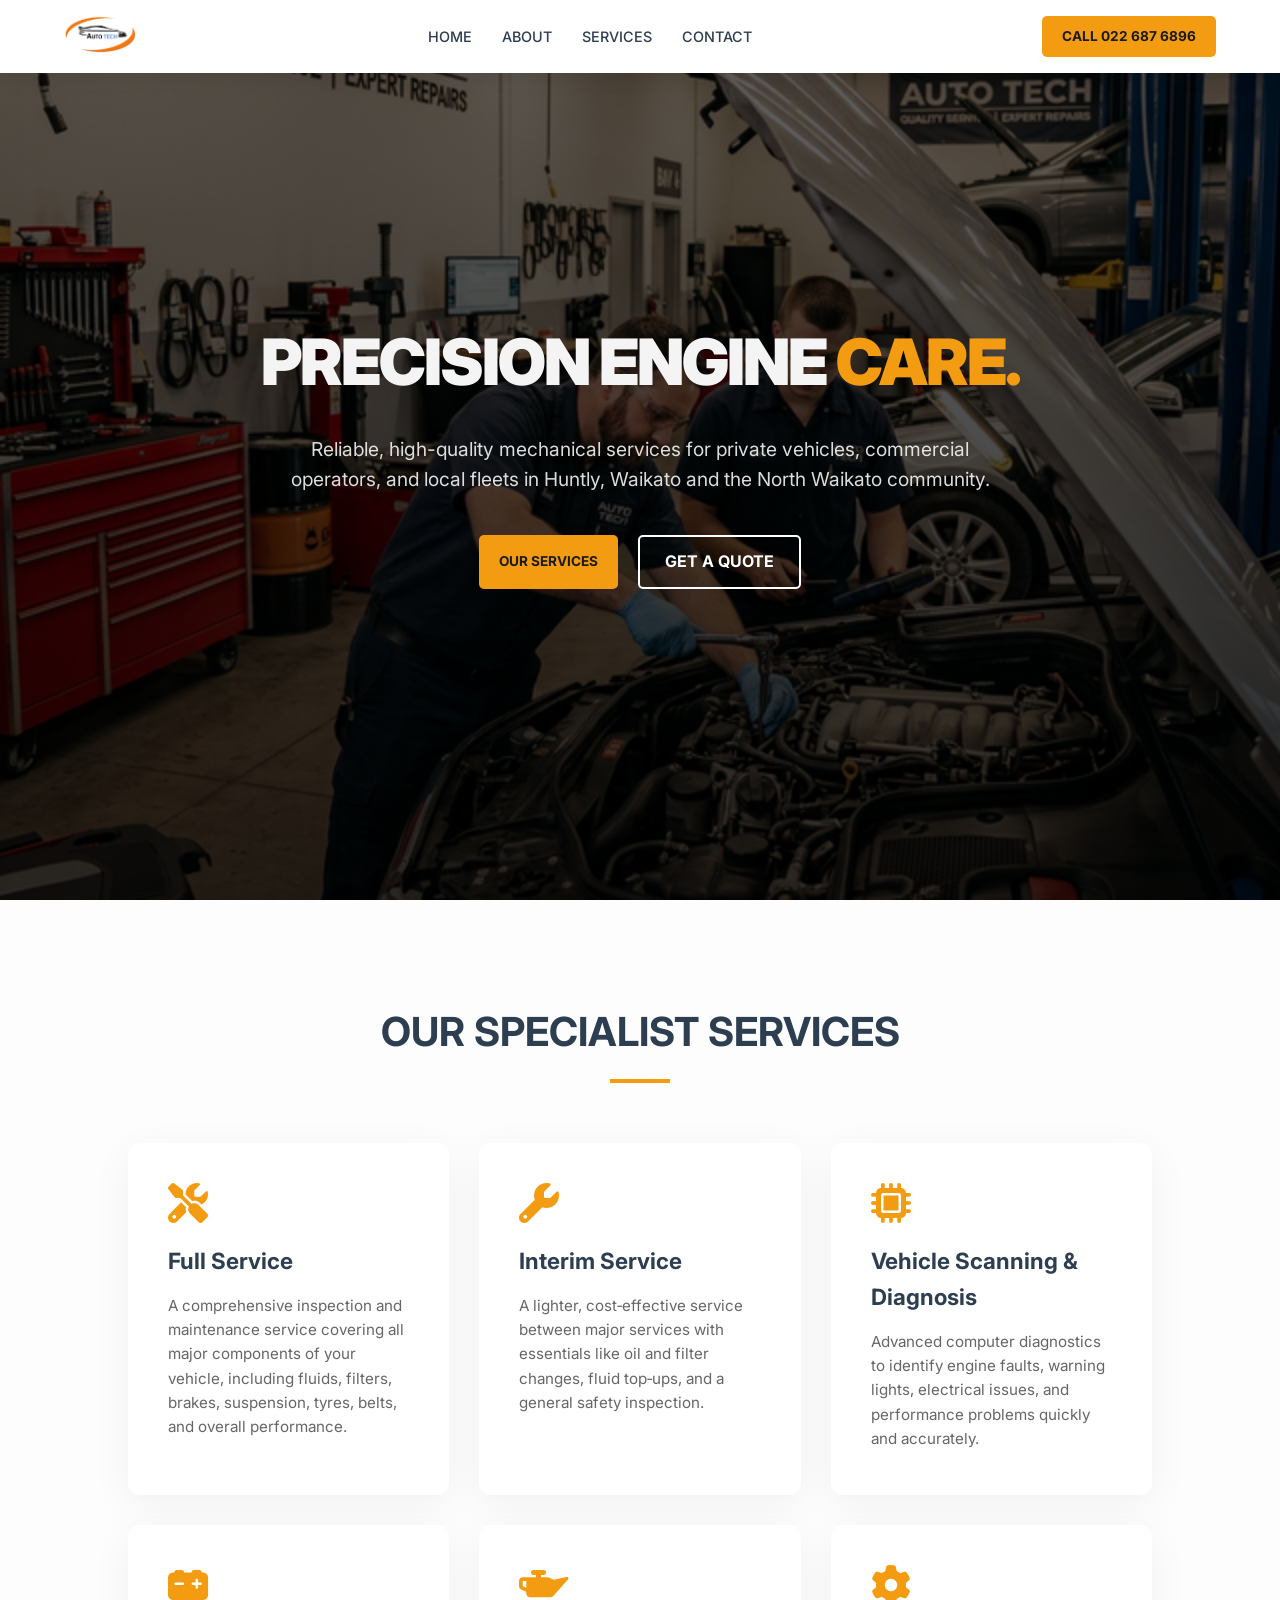
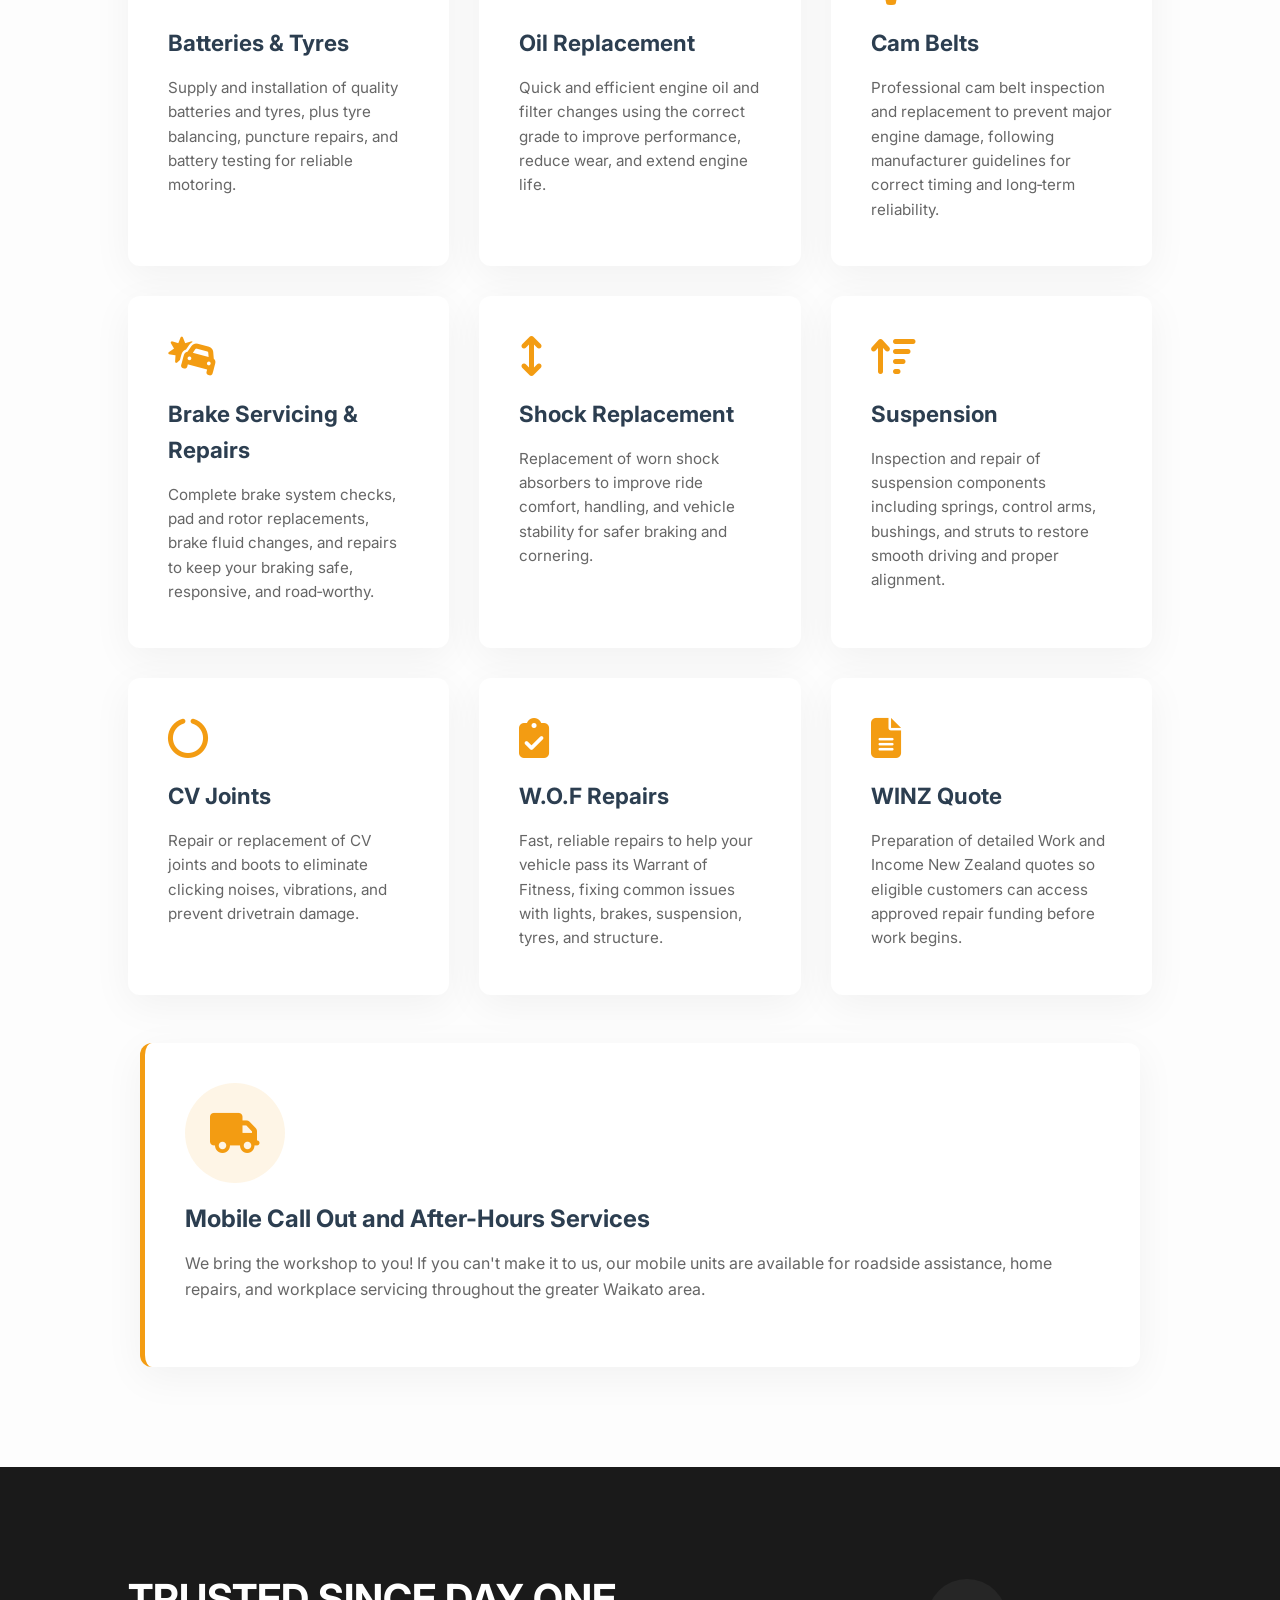
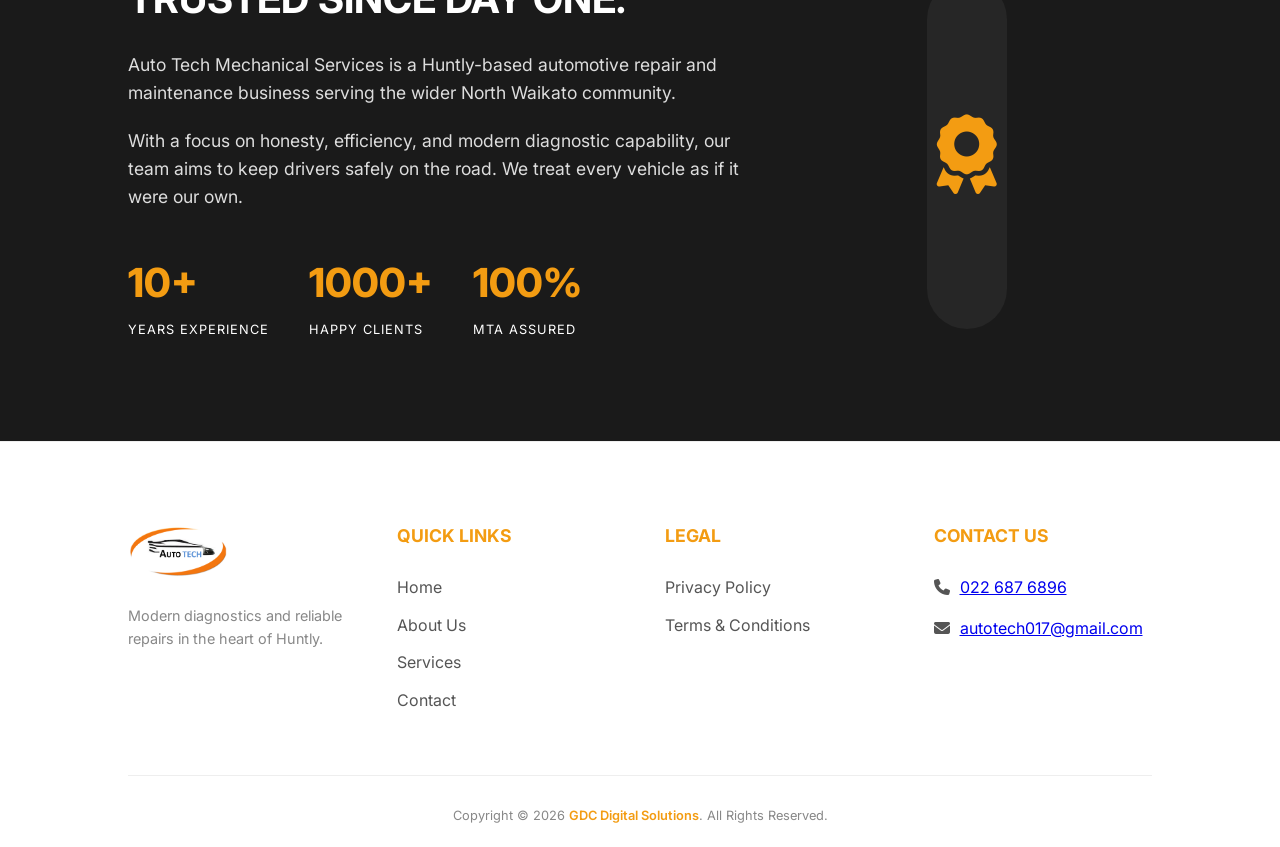
==== index.html @ d4a62b3a "Update index.html" ====
<!DOCTYPE html>
<html lang="en">

  <head>
  <meta charset="UTF-8">
  <meta name="viewport" content="width=device-width, initial-scale=1.0">
  <title>Auto Mechanic in Huntly | Car Repair & Service | Auto Tech Mechanical Services NZ</title>
  <meta name="description"
    content="Looking for a trusted auto mechanic in Huntly? Auto Tech Mechanical Services offers car repairs, servicing, diagnostics, and maintenance across Waikato. Book your service today.">
  <link rel="icon" type="image/png" href="assets/img/logo.png">
  <link rel="apple-touch-icon" href="assets/img/logo.png">
  <link rel="stylesheet" href="assets/css/styles.css">
  <link rel="stylesheet" href="https://cdnjs.cloudflare.com/ajax/libs/font-awesome/6.4.0/css/all.min.css">
  <link href="https://fonts.googleapis.com/css2?family=Inter:wght@400;500;700;800;900&display=swap" rel="stylesheet">
</head>

  <body>
  <h1 class="visually-hidden">Trusted Auto Mechanic in Huntly for Car Repair & Servicing</h1>
  <header>
    <div class="logo">
      <a href="index.html#hero">
        <img src="assets/img/logo-white.png" alt="Auto Tech Logo" class="header-logo">
      </a>
    </div>
    <nav>
      <ul class="nav-links">
        <li><a href="#hero">Home</a></li>
        <li><a href="pages/about.html">About</a></li>
        <li><a href="pages/services.html">Services</a></li>
        <li><a href="pages/contact.html">Contact</a></li>
      </ul>
    </nav>
    <div class="header-right">
      <a href="tel:0226876896" class="cta-button">Call 022 687 6896</a>
      <div class="menu-toggle" id="mobile-menu">
        <i class="fas fa-bars"></i>
      </div>
    </div>
  </header>

  <section id="hero">
    <h1>Precision Engine <span>Care.</span></h1>
    <p>Reliable, high-quality mechanical services for private vehicles, commercial operators, and local fleets in Huntly,
      Waikato and the North Waikato community.</p>
    <div class="hero-btns">
      <a href="pages/services.html" class="cta-button">Our Services</a>
      <a href="pages/contact.html" class="secondary-btn">Get A Quote</a>
  </section>

  <section id="services">
    <div class="section-header">
      <h2>Our Specialist Services</h2>
      <div class="underline"></div>
    </div>
    <div class="services-grid">
      <div class="service-card">
        <i class="fas fa-tools"></i>
        <h3>Full Service</h3>
        <p>A comprehensive inspection and maintenance service covering all major components of your vehicle, including
          fluids, filters, brakes, suspension, tyres, belts, and overall performance.</p>
      </div>
      <div class="service-card">
        <i class="fas fa-wrench"></i>
        <h3>Interim Service</h3>
        <p>A lighter, cost‑effective service between major services with essentials like oil and filter changes, fluid
          top‑ups, and a general safety inspection.</p>
      </div>
      <div class="service-card">
        <i class="fas fa-microchip"></i>
        <h3>Vehicle Scanning &amp; Diagnosis</h3>
        <p>Advanced computer diagnostics to identify engine faults, warning lights, electrical issues, and performance
          problems quickly and accurately.</p>
      </div>
      <div class="service-card">
        <i class="fas fa-car-battery"></i>
        <h3>Batteries &amp; Tyres</h3>
        <p>Supply and installation of quality batteries and tyres, plus tyre balancing, puncture repairs, and battery
          testing for reliable motoring.</p>
      </div>
      <div class="service-card">
        <i class="fas fa-oil-can"></i>
        <h3>Oil Replacement</h3>
        <p>Quick and efficient engine oil and filter changes using the correct grade to improve performance, reduce
          wear, and extend engine life.</p>
      </div>
      <div class="service-card">
        <i class="fas fa-cog"></i>
        <h3>Cam Belts</h3>
        <p>Professional cam belt inspection and replacement to prevent major engine damage, following manufacturer
          guidelines for correct timing and long‑term reliability.</p>
      </div>
      <div class="service-card">
        <i class="fas fa-car-crash"></i>
        <h3>Brake Servicing &amp; Repairs</h3>
        <p>Complete brake system checks, pad and rotor replacements, brake fluid changes, and repairs to keep your
          braking safe, responsive, and road‑worthy.</p>
      </div>
      <div class="service-card">
        <i class="fas fa-arrows-up-down"></i>
        <h3>Shock Replacement</h3>
        <p>Replacement of worn shock absorbers to improve ride comfort, handling, and vehicle stability for safer
          braking and cornering.</p>
      </div>
      <div class="service-card">
        <i class="fas fa-arrow-up-wide-short"></i>
        <h3>Suspension</h3>
        <p>Inspection and repair of suspension components including springs, control arms, bushings, and struts to
          restore smooth driving and proper alignment.</p>
      </div>
      <div class="service-card">
        <i class="fas fa-circle-notch"></i>
        <h3>CV Joints</h3>
        <p>Repair or replacement of CV joints and boots to eliminate clicking noises, vibrations, and prevent
          drivetrain damage.</p>
      </div>
      <div class="service-card">
        <i class="fas fa-clipboard-check"></i>
        <h3>W.O.F Repairs</h3>
        <p>Fast, reliable repairs to help your vehicle pass its Warrant of Fitness, fixing common issues with lights,
          brakes, suspension, tyres, and structure.</p>
      </div>
      <div class="service-card">
        <i class="fas fa-file-alt"></i>
        <h3>WINZ Quote</h3>
        <p>Preparation of detailed Work and Income New Zealand quotes so eligible customers can access approved repair
          funding before work begins.</p>
      </div>
    </div>
    <div class="mobile-callout-section" id="mobile-callout">
      <div class="mobile-callout-inner">
        <div class="mobile-callout-icon" aria-hidden="true">
          <i class="fas fa-truck"></i>
        </div>
        <h3>Mobile Call Out and After-Hours Services</h3>
        <p>We bring the workshop to you! If you can&apos;t make it to us, our mobile units are available for roadside
          assistance, home repairs, and workplace servicing throughout the greater Waikato area.</p>
      </div>
    </div>
  </section>

  <section id="about" class="section section-alt index-about-section"
    style="display: flex; align-items: center; justify-content: space-between; gap: 40px; padding: 100px 10%; background: #1a1a1a;">
    <div class="about-copy index-about-copy" style="max-width: 60%;">
      <h2 class="about-heading" style="font-size: 2.5rem; text-transform: uppercase; color: #fff; margin-bottom: 20px;">
        TRUSTED SINCE DAY ONE.</h2>
      <p class="about-intro" style="font-size: 1.1rem; color: #ddd; margin-bottom: 20px;">
        Auto Tech Mechanical Services is a Huntly-based automotive repair and maintenance
        business serving the wider North Waikato community.
      </p>
      <p style="font-size: 1.1rem; color: #ddd; margin-bottom: 20px;">
        With a focus on honesty, efficiency, and modern diagnostic capability, our team aims to keep
        drivers safely on the road. We treat every vehicle as if it were our own.
      </p>
      <div class="about-stats" style="display: flex; gap: 40px; margin-top: 40px;">
        <div class="about-stat" style="display: flex; flex-direction: column;">
          <span class="about-stat-value stat-number" style="font-size: 2.5rem; font-weight: 800; color: #f39c12;"
            data-target="10" data-suffix="+">10+</span>
          <span class="about-stat-label"
            style="font-size: 0.8rem; text-transform: uppercase; color: #fff; letter-spacing: 1px; margin-top: 5px;">YEARS EXPERIENCE</span>
        </div>
        <div class="about-stat" style="display: flex; flex-direction: column;">
          <span class="about-stat-value stat-number" style="font-size: 2.5rem; font-weight: 800; color: #f39c12;"
            data-target="1000" data-suffix="+">1000+</span>
          <span class="about-stat-label"
            style="font-size: 0.8rem; text-transform: uppercase; color: #fff; letter-spacing: 1px; margin-top: 5px;">Happy
            Clients</span>
        </div>
        <div class="about-stat" style="display: flex; flex-direction: column;">
          <span class="about-stat-value stat-number" style="font-size: 2.5rem; font-weight: 800; color: #f39c12;"
            data-target="100" data-suffix="%">100%</span>
          <span class="about-stat-label"
            style="font-size: 0.8rem; text-transform: uppercase; color: #fff; letter-spacing: 1px; margin-top: 5px;">MTA
            Assured</span>
        </div>
      </div>
    </div>
    <div class="about-badge index-about-badge" style="flex: 1; display: flex; justify-content: center;">
      <div class="about-badge-track"
        style="width: 80px; height: 350px; background: rgba(255, 255, 255, 0.05); border-radius: 40px; display: flex; align-items: center; justify-content: center;">
        <i class="fas fa-award" style="color: #f39c12; font-size: 5rem;"></i>
      </div>
    </div>
  </section>

  <footer id="contact">
    <div class="footer-grid">
      <div class="footer-col">
        <div class="footer-logo-container">
          <a href="index.html#hero">
            <img src="assets/img/logo-white.png" alt="Auto Tech Logo" class="footer-logo">
          </a>
        </div>
        <p style="color: #888; font-size: 0.9rem;">Modern diagnostics and reliable repairs in the
          heart of Huntly.</p>
      </div>
      <div class="footer-col">
        <h4>Quick Links</h4>
        <ul>
          <li><a href="#hero">Home</a></li>
          <li><a href="pages/about.html">About Us</a></li>
          <li><a href="pages/services.html">Services</a></li>
          <li><a href="pages/contact.html">Contact</a></li>
        </ul>
      </div>
      <div class="footer-col">
        <h4>Legal</h4>
        <ul>
          <li><a href="privacy.html">Privacy Policy</a></li>
          <li><a href="terms.html">Terms &amp; Conditions</a></li>
        </ul>
      </div>
      <div class="footer-col contact-info">
        <h4>Contact Us</h4>
        <p><i class="fas fa-phone"></i> <a href="tel:0226876896">022 687 6896</a></p>
        <p><i class="fas fa-envelope"></i> <a href="mailto:autotech017@gmail.com">autotech017@gmail.com</a></p>
      </div>
    </div>
    <div class="copyright">
      Copyright &copy; 2026 <a href="https://gdcdigital.co.nz/" target="_blank" rel="noopener noreferrer">GDC Digital Solutions</a>. All Rights Reserved.
    </div>
  </footer>

  <script src="assets/js/script.js"></script>
</body>

</html>
---- assets/css/styles.css ----
:root {
    --primary-color: #f39c12;
    /* Vibrant Orange for accents */
    --secondary-color: #2c3e50;
    /* Deep Blue/Gray for structure */
    --accent-color: #e67e22;
    --text-color: #333;
    --light-text: #f4f4f4;
    --bg-color: #fff;
    --dark-bg: #1a1a1a;
    --glass-bg: rgba(255, 255, 255, 0.1);
    --transition: all 0.3s ease;
}

* {
    margin: 0;
    padding: 0;
    box-sizing: border-box;
    font-family: 'Inter', -apple-system, BlinkMacSystemFont, 'Segoe UI', Roboto, sans-serif;
}

body {
    background-color: var(--bg-color);
    color: var(--text-color);
    line-height: 1.6;
    overflow-x: hidden;
}

.visually-hidden {
    position: absolute;
    width: 1px;
    height: 1px;
    padding: 0;
    margin: -1px;
    overflow: hidden;
    clip: rect(0, 0, 0, 0);
    white-space: nowrap;
    border: 0;
}

/* Header & Navigation */
header {
    background: #fff;
    backdrop-filter: blur(10px);
    position: fixed;
    width: 100%;
    z-index: 1000;
    padding: 0.8rem 5%;
    display: flex;
    justify-content: space-between;
    align-items: center;
    box-shadow: 0 2px 20px rgba(0, 0, 0, 0.1);
}

.header-right {
    display: flex;
    align-items: center;
    gap: 20px;
}

.menu-toggle {
    display: none;
    color: var(--secondary-color);
    font-size: 1.5rem;
    cursor: pointer;
}

.cta-button {
    background: var(--primary-color);
    color: #1a1a1a;
    padding: 10px 20px;
    border-radius: 5px;
    text-decoration: none;
    font-weight: 700;
    text-transform: uppercase;
    font-size: 0.85rem;
    transition: var(--transition);
    border: none;
    cursor: pointer;
    white-space: nowrap;
    display: inline-flex;
    align-items: center;
    justify-content: center;
}

.cta-button:hover {
    background: #fff;
    transform: translateY(-2px);
    box-shadow: 0 5px 15px rgba(243, 156, 18, 0.4);
}

.logo {
    display: flex;
    align-items: center;
    transition: var(--transition);
}

.logo:hover {
    transform: translateY(-2px);
    opacity: 0.9;
}

.header-logo {
    height: 40px;
    width: auto;
}

.footer-logo-container {
    display: flex;
    margin-bottom: 20px;
    align-items: center;
}

.footer-logo {
    height: 55px;
    width: auto;
}

nav ul {
    display: flex;
    list-style: none;
    gap: 30px;
}

nav ul li a {
    text-decoration: none;
    color: var(--secondary-color);
    font-weight: 500;
    transition: var(--transition);
    font-size: 0.9rem;
    text-transform: uppercase;
}

nav ul li a:hover {
    color: var(--primary-color);
}

/* Hero Section */
#hero {
    height: 100vh;
    background: linear-gradient(rgba(0, 0, 0, 0.6), rgba(0, 0, 0, 0.8)), url('../img/auto_tech_hero.png') center/cover no-repeat;
    display: flex;
    flex-direction: column;
    justify-content: center;
    align-items: center;
    text-align: center;
    color: var(--light-text);
    padding: 0 10%;
}

#hero h1 {
    font-size: 4rem;
    margin-bottom: 20px;
    font-weight: 900;
    text-transform: uppercase;
    letter-spacing: -2px;
}

#hero h1 span {
    color: var(--primary-color);
}

#hero p {
    font-size: 1.2rem;
    max-width: 700px;
    margin-bottom: 40px;
    opacity: 0.9;
}

.hero-btns {
    display: flex;
    gap: 20px;
}

.secondary-btn {
    background: transparent;
    color: white;
    border: 2px solid white;
    padding: 12px 25px;
    border-radius: 5px;
    text-decoration: none;
    font-weight: 700;
    text-transform: uppercase;
    transition: var(--transition);
}

.secondary-btn:hover {
    background: white;
    color: #1a1a1a;
}

/* Services Section */
#services {
    padding: 100px 10%;
    background: #fdfdfd;
}

.section-header {
    text-align: center;
    margin-bottom: 60px;
}

.section-header h2 {
    font-size: 2.5rem;
    color: var(--secondary-color);
    text-transform: uppercase;
    margin-bottom: 15px;
}

.underline {
    width: 60px;
    height: 4px;
    background: var(--primary-color);
    margin: 0 auto;
}

.services-grid {
    display: grid;
    grid-template-columns: repeat(auto-fit, minmax(300px, 1fr));
    gap: 30px;
}

.service-card {
    background: white;
    padding: 40px;
    border-radius: 12px;
    box-shadow: 0 10px 40px rgba(0, 0, 0, 0.05);
    transition: var(--transition);
    border-bottom: 4px solid transparent;
}

.service-card:hover {
    transform: translateY(-10px);
    border-bottom: 4px solid var(--primary-color);
}

.service-card i {
    font-size: 2.5rem;
    color: var(--primary-color);
    margin-bottom: 20px;
    display: block;
}

.service-card h3 {
    margin-bottom: 15px;
    font-size: 1.4rem;
    color: var(--secondary-color);
}

.service-card p {
    color: #666;
    font-size: 0.95rem;
}

.mobile-callout-section {
    max-width: 1000px;
    margin: 48px auto 0;
}

.mobile-callout-inner {
    background: white;
    padding: 40px;
    border-radius: 12px;
    box-shadow: 0 10px 40px rgba(0, 0, 0, 0.05);
    border-left: 5px solid var(--primary-color);
}

.mobile-callout-icon {
    width: 100px;
    height: 100px;
    background: rgba(243, 156, 18, 0.1);
    border-radius: 50%;
    display: flex;
    align-items: center;
    justify-content: center;
    margin-bottom: 20px;
}

.mobile-callout-icon i {
    font-size: 2.5rem;
    color: var(--primary-color);
}

.mobile-callout-inner h3 {
    font-size: 1.5rem;
    color: var(--secondary-color);
    margin-bottom: 16px;
    line-height: 1.3;
}

.mobile-callout-inner > p {
    color: #666;
    font-size: 1rem;
    line-height: 1.65;
    margin-bottom: 24px;
}

.mobile-callout-list {
    list-style: none;
    padding: 0;
    margin: 0;
}

.mobile-callout-list li {
    padding: 16px 0;
    border-bottom: 1px solid #eee;
    color: #444;
    line-height: 1.55;
    font-size: 0.95rem;
}

.mobile-callout-list li:last-child {
    border-bottom: none;
    padding-bottom: 0;
}

.mobile-callout-list strong {
    color: var(--secondary-color);
}

/* Premium Services Page Styles */
.premium-services-page {
    position: relative;
    background-color: var(--bg-color);
}

.premium-service-cards {
    display: flex;
    flex-direction: column;
    gap: 40px;
    max-width: 1000px;
    margin: 0 auto;
}

.p-service-card {
    display: flex;
    align-items: center;
    background: white;
    border-radius: 15px;
    padding: 40px;
    box-shadow: 0 15px 40px rgba(0, 0, 0, 0.06);
    transition: var(--transition);
    border-left: 5px solid transparent;
}

.p-service-card:hover {
    transform: translateY(-5px);
    box-shadow: 0 20px 50px rgba(0, 0, 0, 0.1);
    border-left: 5px solid var(--primary-color);
}

.p-service-icon {
    flex: 0 0 100px;
    height: 100px;
    background: rgba(243, 156, 18, 0.1);
    border-radius: 50%;
    display: flex;
    align-items: center;
    justify-content: center;
    margin-right: 40px;
}

.p-service-icon i {
    font-size: 2.5rem;
    color: var(--primary-color);
}

.p-service-content {
    flex: 1;
}

.p-service-content h3 {
    font-size: 1.8rem;
    color: var(--secondary-color);
    margin-bottom: 15px;
}

.p-service-content p {
    font-size: 1.1rem;
    color: #555;
    line-height: 1.6;
}

/* Light page wrapper (about, legal) */
.page-main-light {
    background: linear-gradient(180deg, #fafbfc 0%, #f0f2f5 100%);
    color: var(--text-color);
}

/* Premium About Section */
.premium-about-section {
    padding: 100px 10%;
    background: linear-gradient(rgba(0, 0, 0, 0.65), rgba(0, 0, 0, 0.75)), url('../img/auto_tech_hero.png') center/cover no-repeat;
    color: var(--text-color);
    position: relative;
    overflow: hidden;
}

.about-container {
    position: relative;
    z-index: 2;
    display: flex;
    gap: 60px;
    align-items: center;
    justify-content: space-between;
}

.about-text-content {
    flex: 1.2;
}

.premium-about-section .section-title {
    font-size: 3rem;
    text-transform: uppercase;
    font-weight: 900;
    margin-bottom: 30px;
    letter-spacing: 1px;
    color: #fff;
}

.premium-about-section .section-title span {
    color: var(--primary-color);
}

.premium-about-section .about-paragraphs p {
    font-size: 1.15rem;
    line-height: 1.8;
    margin-bottom: 20px;
    color: #e5e7eb;
}

.premium-about-section .about-paragraphs strong {
    color: var(--primary-color);
    font-weight: 700;
}

.section-title {
    font-size: 3rem;
    text-transform: uppercase;
    font-weight: 900;
    margin-bottom: 30px;
    letter-spacing: 1px;
    color: var(--secondary-color);
}

.section-title span {
    color: var(--primary-color);
}

.about-paragraphs p {
    font-size: 1.15rem;
    line-height: 1.8;
    margin-bottom: 20px;
    color: #374151;
}

.about-paragraphs strong {
    color: var(--primary-color);
    font-weight: 700;
}

.social-link {
    margin-top: 30px;
}

.social-link a {
    display: inline-flex;
    align-items: center;
    gap: 10px;
    background: #1877F2;
    color: #fff;
    padding: 12px 25px;
    border-radius: 8px;
    text-decoration: none;
    font-weight: 700;
    font-size: 1.1rem;
    transition: var(--transition);
}

.social-link a:hover {
    background: #166fe5;
    transform: translateY(-3px);
    box-shadow: 0 10px 20px rgba(24, 119, 242, 0.4);
}

.about-services-content {
    flex: 1;
    background: #fff;
    border: 1px solid #e5e7eb;
    padding: 40px;
    border-radius: 16px;
    box-shadow: 0 25px 50px -12px rgba(0, 0, 0, 0.08);
}

.services-list-title {
    font-size: 1.8rem;
    color: var(--primary-color);
    margin-bottom: 25px;
    text-transform: uppercase;
    border-bottom: 3px solid rgba(243, 156, 18, 0.35);
    padding-bottom: 15px;
    white-space: nowrap;
}

.premium-services-list {
    list-style: none;
    display: grid;
    grid-template-columns: 1fr 1fr;
    gap: 20px 15px;
}

.services-header-row {
    display: flex;
    align-items: baseline;
    justify-content: space-between;
    gap: 16px;
}

.services-link-btn {
    padding: 8px 16px;
    border-radius: 999px;
    border: 1px solid rgba(243, 156, 18, 0.6);
    background: rgba(243, 156, 18, 0.06);
    color: var(--secondary-color);
    font-size: 0.85rem;
    font-weight: 600;
    text-decoration: none;
    text-transform: uppercase;
    letter-spacing: 0.04em;
    white-space: nowrap;
    transition: var(--transition);
}

.services-link-btn:hover {
    background: var(--primary-color);
    color: #1a1a1a;
    box-shadow: 0 8px 18px rgba(243, 156, 18, 0.35);
    transform: translateY(-1px);
}

.premium-services-list li {
    font-size: 1.05rem;
    display: flex;
    align-items: flex-start;
    gap: 12px;
    transition: var(--transition);
    line-height: 1.4;
    color: #374151;
}

.premium-services-list li:hover {
    transform: translateX(5px);
    color: var(--primary-color);
}

.premium-services-list li i {
    color: var(--primary-color);
    font-size: 1.2rem;
    margin-top: 3px;
    flex-shrink: 0;
}

/* Footer */
footer {
    background: #fff;
    color: var(--text-color);
    padding: 80px 10% 20px;
    border-top: 1px solid #eee;
}

.footer-grid {
    display: grid;
    grid-template-columns: repeat(auto-fit, minmax(200px, 1fr));
    gap: 50px;
    margin-bottom: 50px;
}

.footer-col h4 {
    margin-bottom: 25px;
    font-size: 1.1rem;
    text-transform: uppercase;
    color: var(--primary-color);
}

.footer-col ul {
    list-style: none;
}

.footer-col ul li {
    margin-bottom: 12px;
}

.footer-col ul li a {
    color: #555;
    text-decoration: none;
    transition: var(--transition);
}

.footer-col ul li a:hover {
    color: var(--primary-color);
    padding-left: 5px;
}

.contact-info p {
    margin-bottom: 15px;
    display: flex;
    align-items: flex-start;
    gap: 10px;
    color: #555;
}

.contact-info p i {
    margin-top: 4px;
}

.contact-info p a {
    word-break: break-all;
}

.copyright {
    text-align: center;
    padding-top: 30px;
    border-top: 1px solid #eee;
    font-size: 0.8rem;
    color: #888;
}

.copyright a {
    color: var(--primary-color);
    text-decoration: none;
    font-weight: 600;
}

.copyright a:hover {
    text-decoration: underline;
}

/* Contact Page / Section */
.contact-section {
    padding: 120px 10% 60px;
    background: var(--bg-color);
    display: flex;
    gap: 50px;
    align-items: flex-start;
    min-height: 80vh;
}

.contact-info-block {
    flex: 1;
}

.contact-info-block h2 {
    font-size: 2.5rem;
    margin-bottom: 20px;
    color: var(--secondary-color);
    text-transform: uppercase;
}

.contact-info-block h2 span {
    color: var(--primary-color);
}

.contact-info-block p {
    color: #666;
    margin-bottom: 30px;
    font-size: 1.1rem;
}

.contact-details-list {
    list-style: none;
}

.contact-details-list li {
    margin-bottom: 20px;
    display: flex;
    align-items: center;
    gap: 15px;
    font-size: 1.1rem;
    color: var(--secondary-color);
    font-weight: 500;
}

.contact-details-list li a {
    word-break: break-all;
}

.contact-details-list i {
    font-size: 1.5rem;
    color: var(--primary-color);
    width: 30px;
    text-align: center;
}

.contact-address-text,
.footer-address-text {
    display: inline-block;
}

.contact-form-block {
    flex: 1;
    background: white;
    padding: 40px;
    border-radius: 12px;
    box-shadow: 0 10px 40px rgba(0, 0, 0, 0.05);
    width: 100%;
}

.contact-form-block form {
    display: flex;
    flex-direction: column;
    gap: 20px;
}

.contact-form-field {
    display: flex;
    flex-direction: column;
    gap: 8px;
}

.contact-form-field label {
    font-size: 0.9rem;
    font-weight: 600;
    color: var(--secondary-color);
    text-transform: uppercase;
    letter-spacing: 0.06em;
}

.contact-form-block input,
.contact-form-block textarea {
    width: 100%;
    padding: 15px;
    border: 1px solid #ddd;
    border-radius: 5px;
    font-size: 1rem;
    font-family: inherit;
    transition: var(--transition);
}

.contact-form-block input:focus,
.contact-form-block textarea:focus {
    outline: none;
    border-color: var(--primary-color);
}

.submit-btn {
    background: var(--primary-color);
    color: #1a1a1a;
    padding: 15px;
    border: none;
    border-radius: 5px;
    font-size: 1.1rem;
    font-weight: 700;
    text-transform: uppercase;
    cursor: pointer;
    transition: var(--transition);
}

.submit-btn:hover {
    background: #1a1a1a;
    color: white;
    transform: translateY(-2px);
}

/* ========== RESPONSIVE ========== */

/* Base responsive */
img {
    max-width: 100%;
    height: auto;
}

/* Tablet and below */
@media (max-width: 992px) {
    header {
        padding: 0.6rem 4%;
    }

    #hero h1 {
        font-size: 3rem;
    }

    #hero p {
        font-size: 1.1rem;
    }

    .section-header h2 {
        font-size: 2rem;
    }

    #services {
        padding: 80px 5%;
    }

    .mobile-callout-inner {
        padding: 28px 22px;
    }

    .services-grid {
        gap: 25px;
    }

    .premium-about-section {
        padding: 60px 5%;
    }

    .about-container {
        gap: 40px;
    }

    .section-title {
        font-size: 2.5rem;
    }

    .contact-section {
        padding: 100px 5% 50px;
        gap: 40px;
    }

    .contact-info-block h2 {
        font-size: 2rem;
    }

    footer {
        padding: 60px 5% 20px;
    }

    .footer-grid {
        gap: 40px;
        margin-bottom: 40px;
    }

    .index-about-section {
        flex-direction: column !important;
        padding: 60px 5% !important;
        gap: 30px !important;
        text-align: center;
    }

    .index-about-copy {
        max-width: 100% !important;
    }

    .index-about-section .about-stats {
        flex-wrap: wrap !important;
        justify-content: center;
        gap: 28px !important;
    }

    .index-about-badge {
        order: -1;
    }

    .index-about-badge .about-badge-track {
        width: 70px !important;
        height: 200px !important;
    }

    .index-about-badge .about-badge-track i {
        font-size: 3rem !important;
    }
}

/* Mobile */
@media (max-width: 768px) {
    header {
        padding: 0.5rem 4%;
    }

    .header-logo {
        height: 34px;
    }

    .menu-toggle {
        display: flex !important;
        align-items: center;
        justify-content: center;
        min-width: 44px;
        min-height: 44px;
    }

    nav {
        display: none;
        position: absolute;
        top: 100%;
        left: 0;
        width: 100%;
        background: #fff;
        padding: 20px;
        box-shadow: 0 10px 20px rgba(0, 0, 0, 0.1);
    }

    nav.active {
        display: block;
    }

    nav ul {
        flex-direction: column;
        gap: 16px;
        text-align: center;
    }

    nav ul li a {
        display: block;
        padding: 12px;
        min-height: 44px;
        display: flex;
        align-items: center;
        justify-content: center;
    }

    .cta-button {
        padding: 10px 16px;
        font-size: 0.8rem;
        min-height: 44px;
        display: inline-flex;
        align-items: center;
        justify-content: center;
    }

    #hero {
        padding: 0 5%;
        min-height: 100vh;
        min-height: 100dvh;
    }

    #hero h1 {
        font-size: 2.2rem;
        line-height: 1.2;
    }

    #hero p {
        font-size: 1rem;
        margin-bottom: 30px;
    }

    .hero-btns {
        flex-direction: column;
        width: 100%;
        max-width: 280px;
        gap: 12px;
    }

    .hero-btns a {
        width: 100%;
        text-align: center;
        min-height: 48px;
        display: flex;
        align-items: center;
        justify-content: center;
    }

    .section-header h2 {
        font-size: 1.75rem;
    }

    #services {
        padding: 60px 5%;
    }

    .services-grid {
        grid-template-columns: 1fr;
        gap: 20px;
    }

    .service-card {
        padding: 28px 24px;
    }

    .service-card i {
        font-size: 2rem;
    }

    .service-card h3 {
        font-size: 1.25rem;
    }

    .about-container {
        flex-direction: column;
        text-align: center;
        gap: 30px;
    }

    .about-text-content {
        order: 1;
    }

    .about-services-content {
        order: 2;
        padding: 28px 24px;
    }

    .section-title {
        font-size: 2rem;
    }

    .about-paragraphs p {
        font-size: 1rem;
    }

    .premium-services-list {
        grid-template-columns: 1fr;
        text-align: left;
    }

    .premium-about-section {
        padding: 60px 5%;
    }

    .contact-section {
        flex-direction: column;
        padding: 90px 5% 40px;
        gap: 30px;
    }

    .contact-info-block h2 {
        font-size: 1.75rem;
    }

    .contact-form-block {
        padding: 28px 24px;
    }

    .contact-form-block input,
    .contact-form-block textarea {
        padding: 14px;
    }

    .submit-btn {
        min-height: 48px;
    }

    .p-service-card {
        flex-direction: column;
        text-align: center;
        padding: 28px 24px;
    }

    .p-service-icon {
        margin-right: 0;
        margin-bottom: 20px;
        flex: 0 0 80px;
        height: 80px;
    }

    .p-service-icon i {
        font-size: 2rem;
    }

    .p-service-content h3 {
        font-size: 1.5rem;
    }

    .p-service-content p {
        font-size: 1rem;
    }

    .premium-services-page {
        padding: 40px 5% !important;
    }

    footer {
        padding: 50px 5% 20px;
    }

    .footer-grid {
        grid-template-columns: 1fr;
        gap: 35px;
        margin-bottom: 35px;
        text-align: center;
    }

    .footer-logo-container {
        justify-content: center;
    }

    .footer-col ul {
        padding-left: 0;
    }

    .contact-info p {
        justify-content: center;
    }

    .copyright {
        font-size: 0.75rem;
        padding-top: 25px;
        line-height: 1.6;
    }

    .index-about-section .about-heading {
        font-size: 1.75rem !important;
    }

    .index-about-section .about-intro,
    .index-about-section p {
        font-size: 1rem !important;
    }

    .index-about-section .about-stat-value {
        font-size: 2rem !important;
    }

    .index-about-section .about-stats {
        gap: 24px !important;
    }
}

/* Small phones */
@media (max-width: 480px) {
    header {
        padding: 0.5rem 3%;
    }

    .cta-button {
        white-space: normal;
        text-align: center;
        padding: 10px 12px;
        font-size: 0.75rem;
    }

    #hero h1 {
        font-size: 1.85rem;
    }

    #hero p {
        font-size: 0.95rem;
    }

    .section-header h2 {
        font-size: 1.5rem;
    }

    #services {
        padding: 50px 4%;
    }

    .service-card {
        padding: 24px 20px;
    }

    .premium-about-section {
        padding: 50px 4%;
    }

    .about-container {
        gap: 24px;
    }

    .section-title {
        font-size: 1.75rem;
    }

    .about-services-content {
        padding: 24px 20px;
    }

    .services-list-title {
        font-size: 1.5rem;
    }

    .contact-section {
        padding: 80px 4% 30px;
    }

    .contact-info-block h2 {
        font-size: 1.5rem;
    }

    .contact-form-block {
        padding: 24px 20px;
    }

    footer {
        padding: 40px 4% 20px;
    }

    .footer-col h4 {
        font-size: 1rem;
    }

    .index-about-section {
        padding: 50px 4% !important;
    }

    .index-about-section .about-heading {
        font-size: 1.5rem !important;
    }

    .index-about-section .about-stats {
        flex-direction: column;
        align-items: center;
    }
}

/* Legal pages responsive */
@media (max-width: 768px) {
    .legal-page {
        padding: 80px 5% 50px !important;
    }

    .legal-page h1 {
        font-size: 1.75rem;
    }

    .legal-page h2 {
        font-size: 1.15rem;
    }
}

@media (max-width: 480px) {
    .legal-page {
        padding: 70px 4% 40px !important;
    }

    .legal-page h1 {
        font-size: 1.5rem;
    }
}

/* Map section */
@media (max-width: 768px) {
    .map-section {
        height: 350px !important;
    }
}

@media (max-width: 480px) {
    .map-section {
        height: 280px !important;
    }
}

/* Prevent horizontal scroll */
html {
    overflow-x: hidden;
}
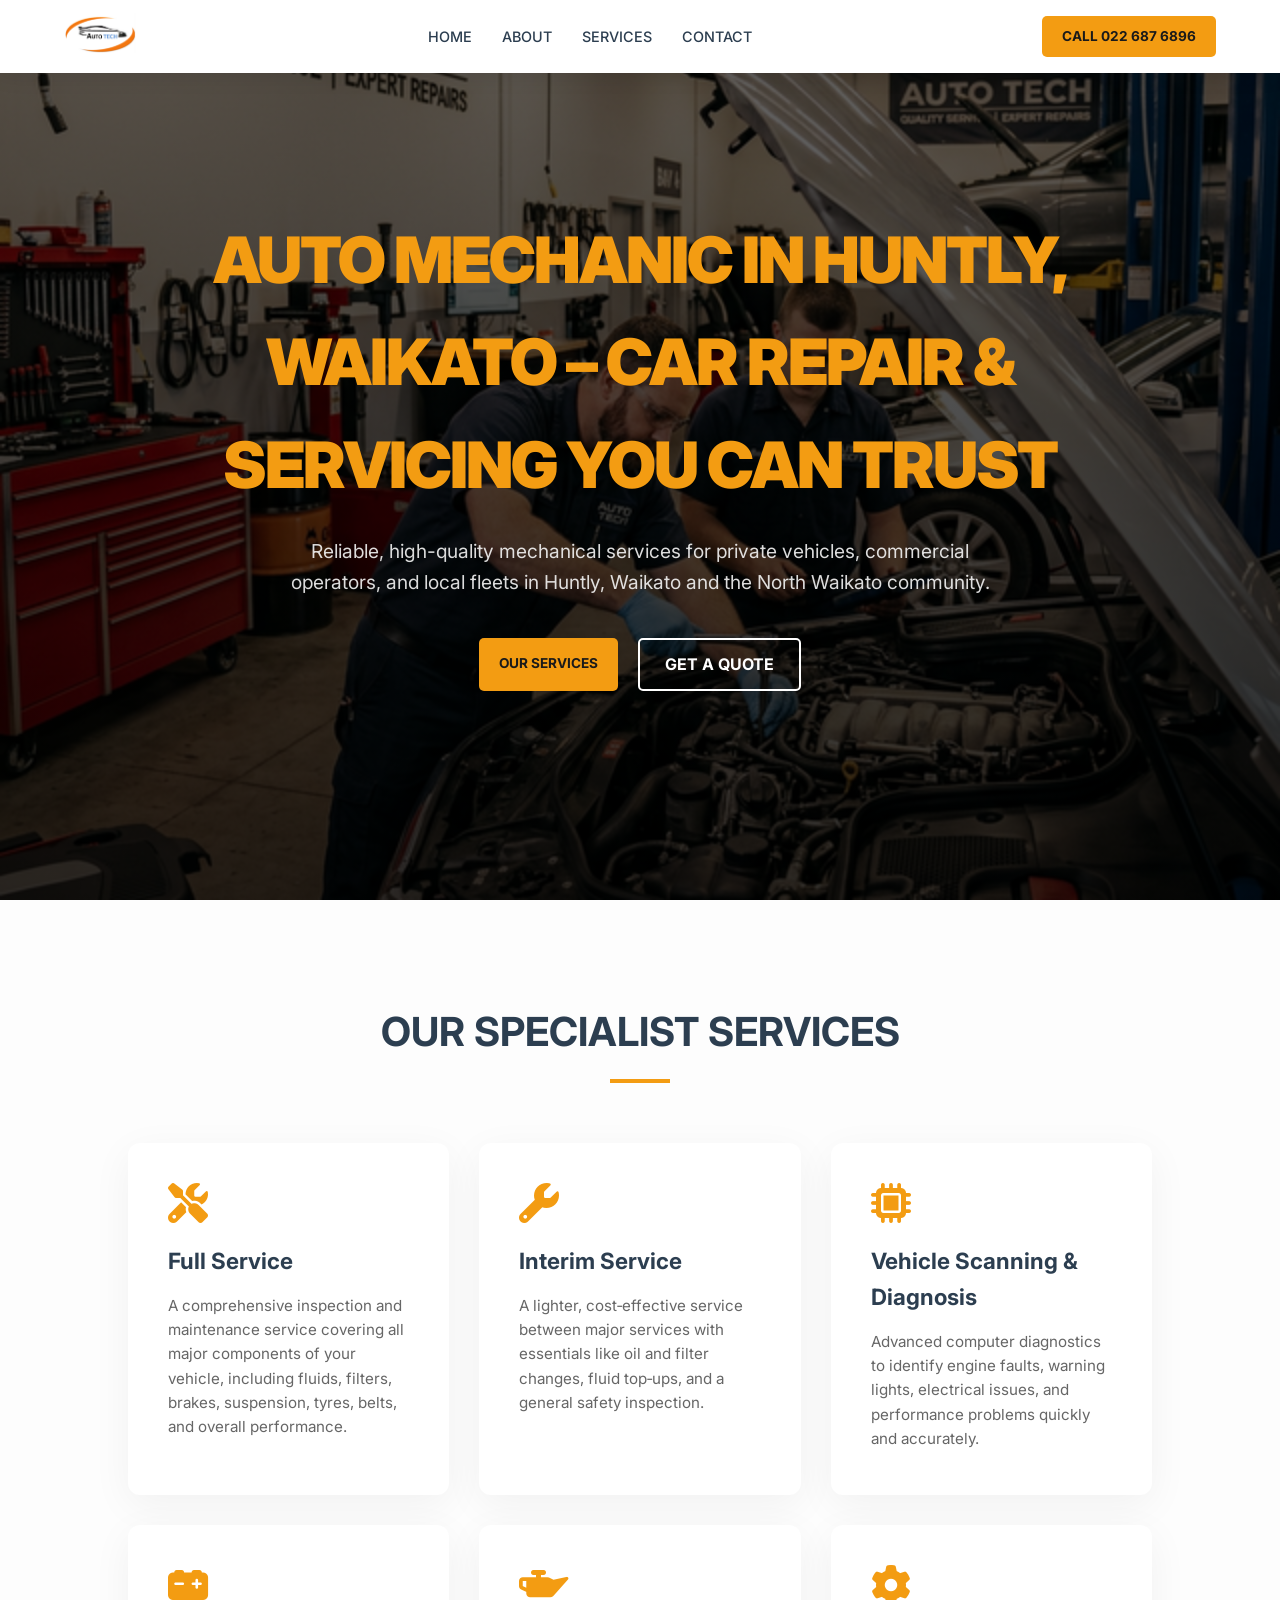
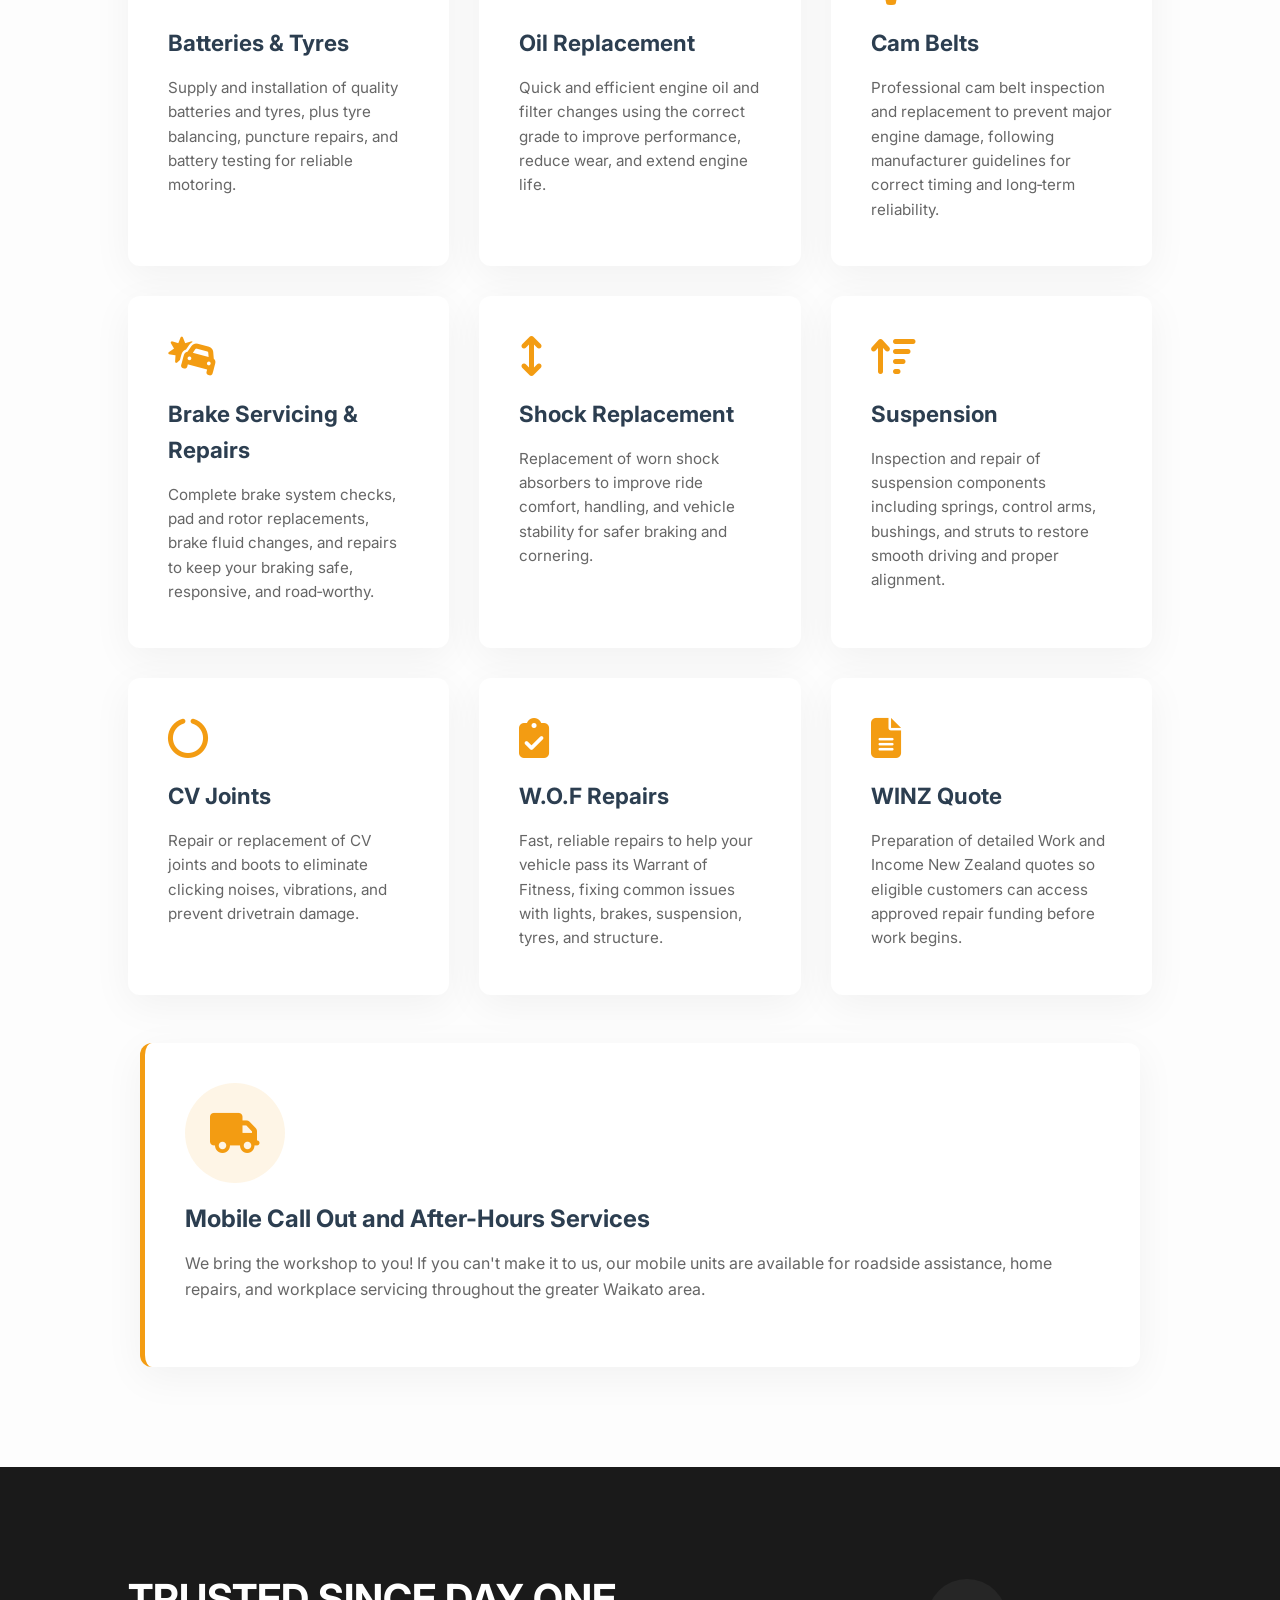
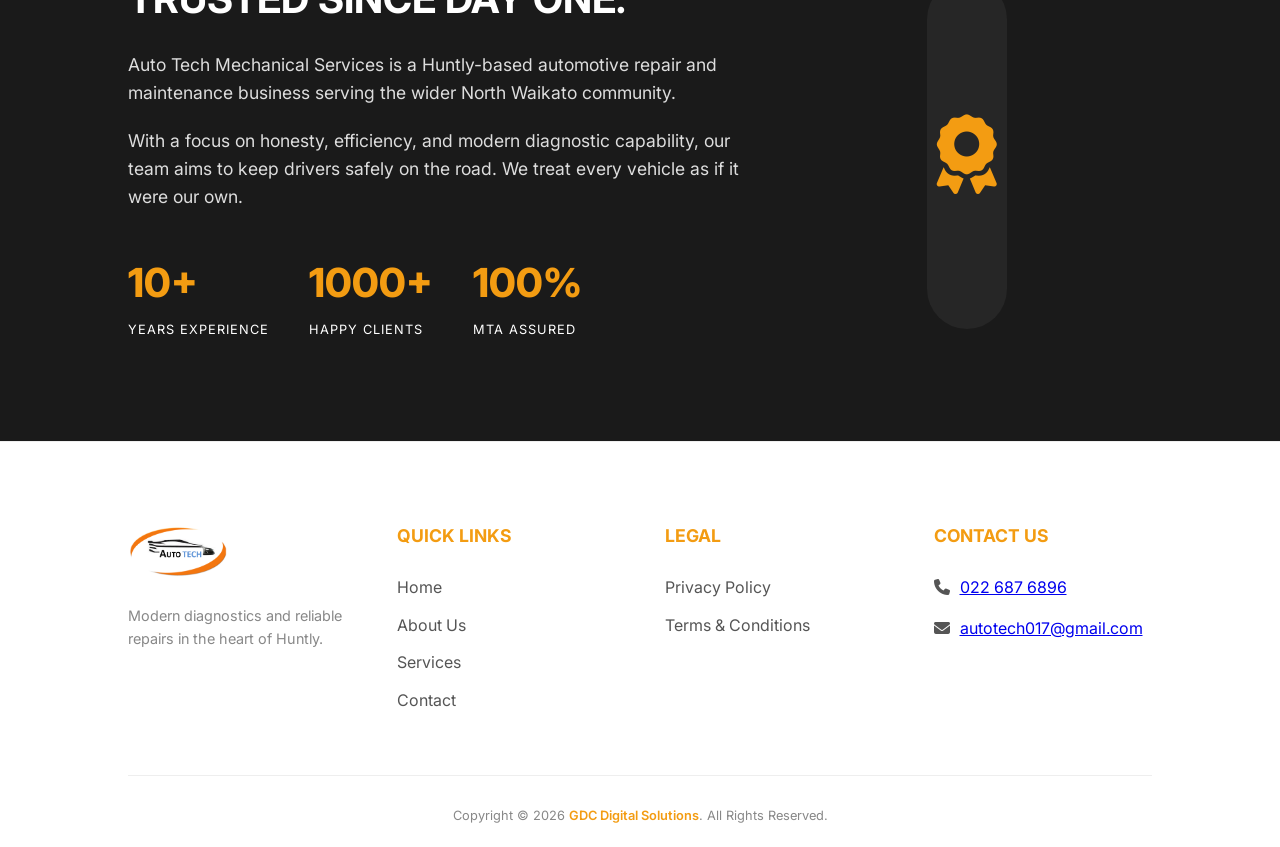
==== commit 1bdcb487: "Update index.html" ====
--- a/index.html
+++ b/index.html
@@ -39,7 +39,7 @@
   </header>
 
   <section id="hero">
-    <h1>Precision Engine <span>Care.</span></h1>
+    <h1><span>Auto Mechanic in Huntly, Waikato – Car Repair & Servicing You Can Trust</span></h1>
     <p>Reliable, high-quality mechanical services for private vehicles, commercial operators, and local fleets in Huntly,
       Waikato and the North Waikato community.</p>
     <div class="hero-btns">
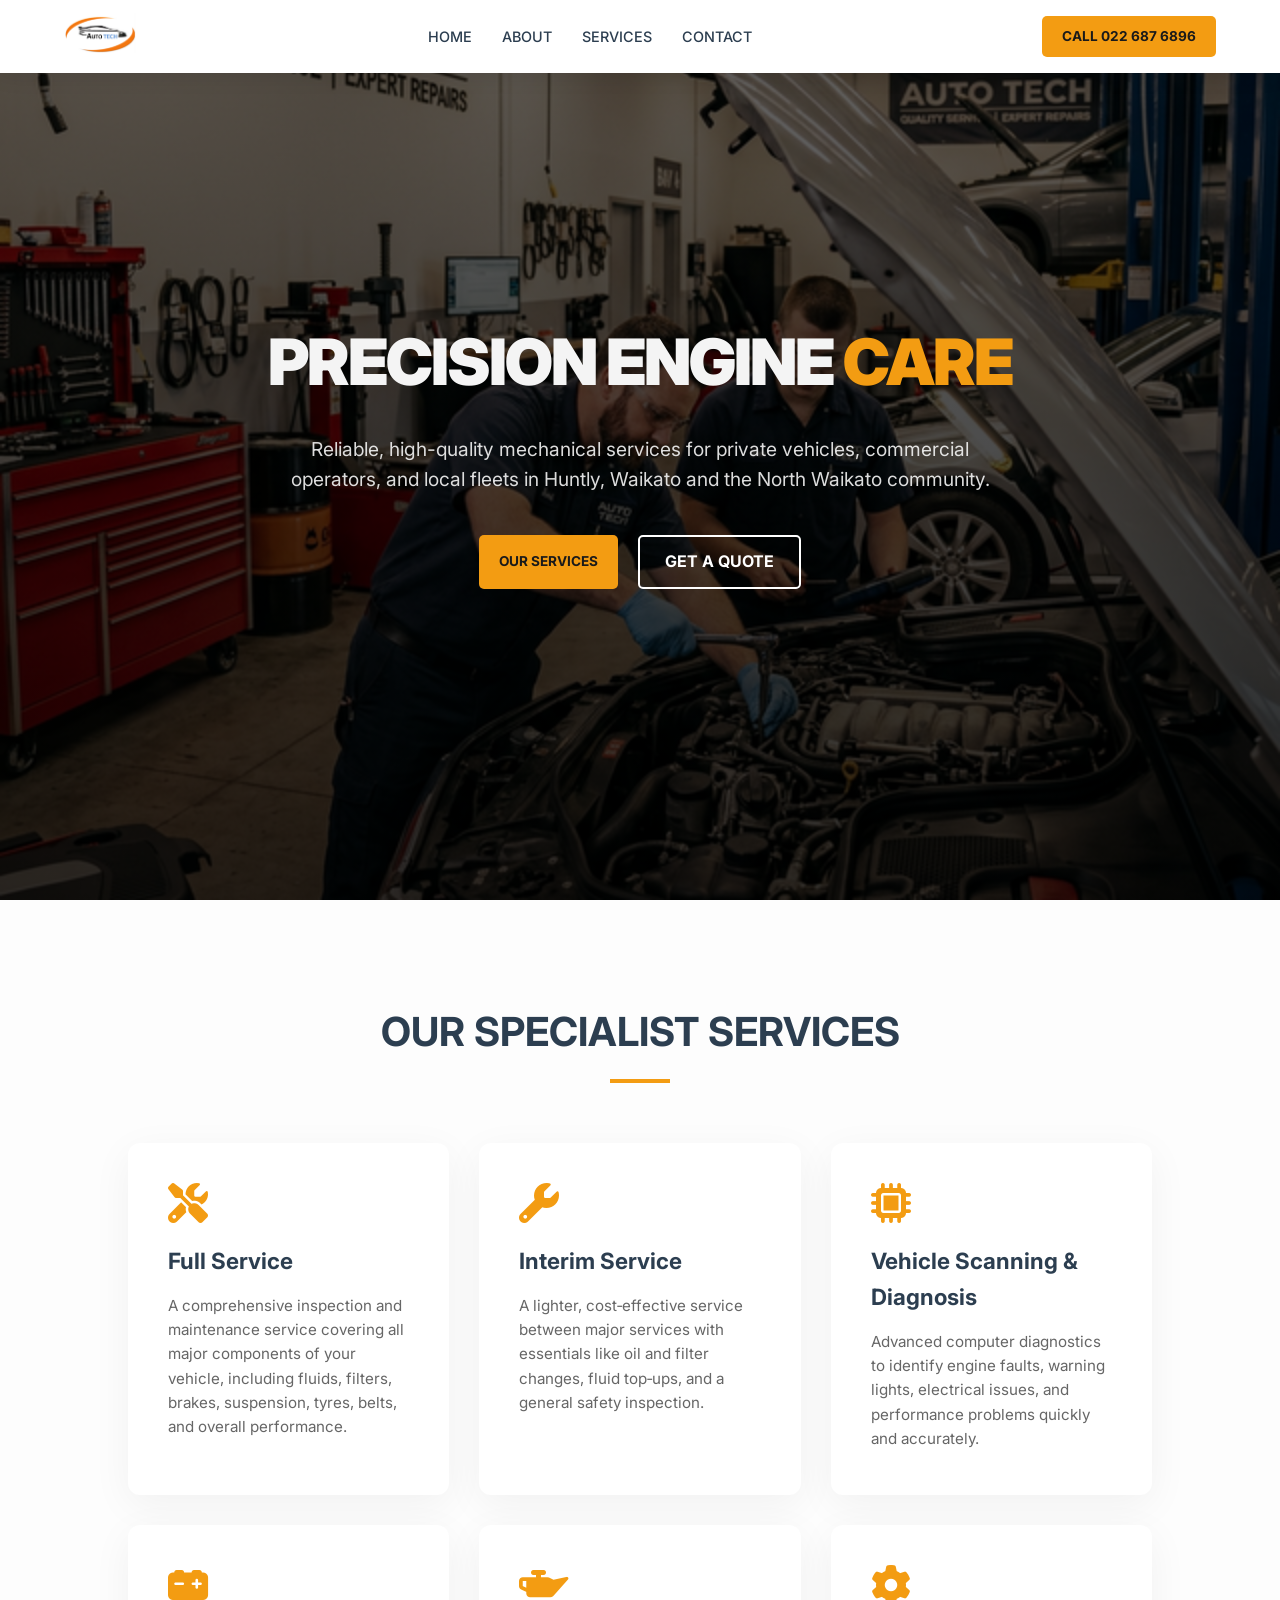
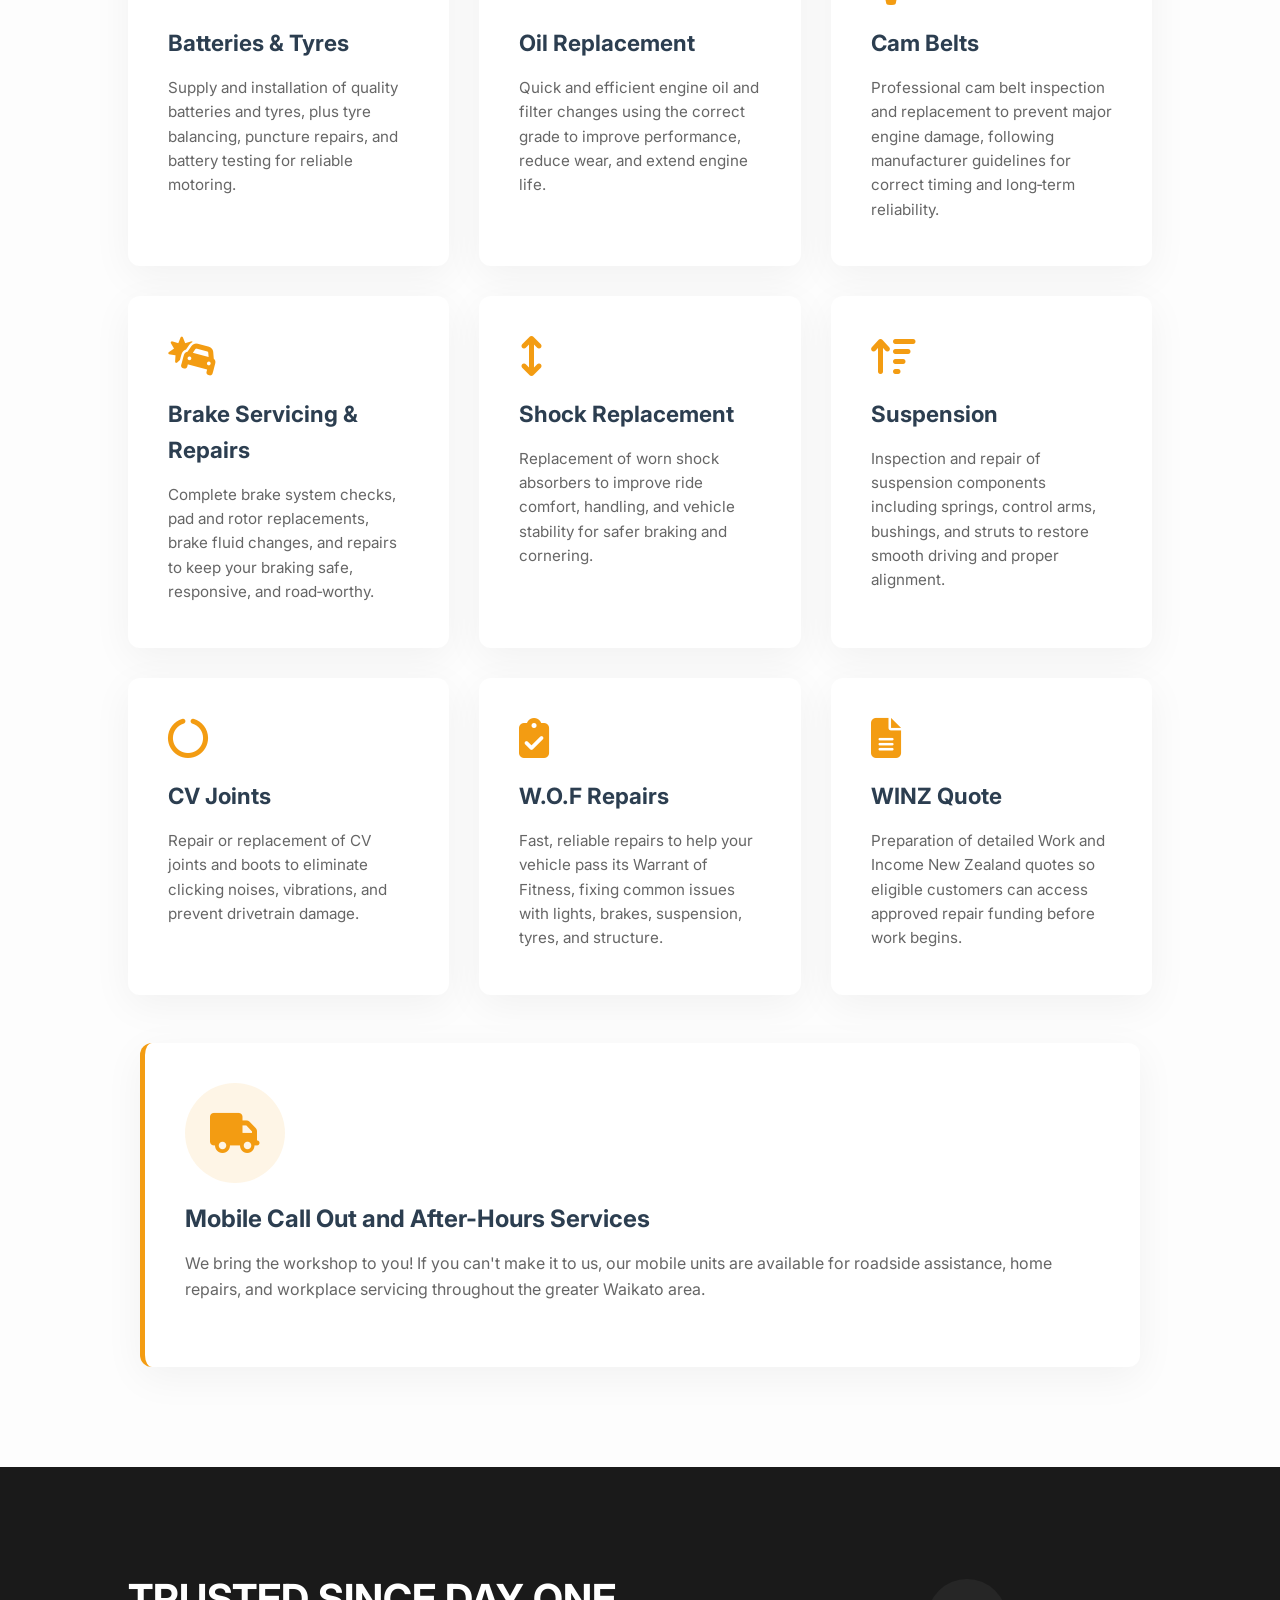
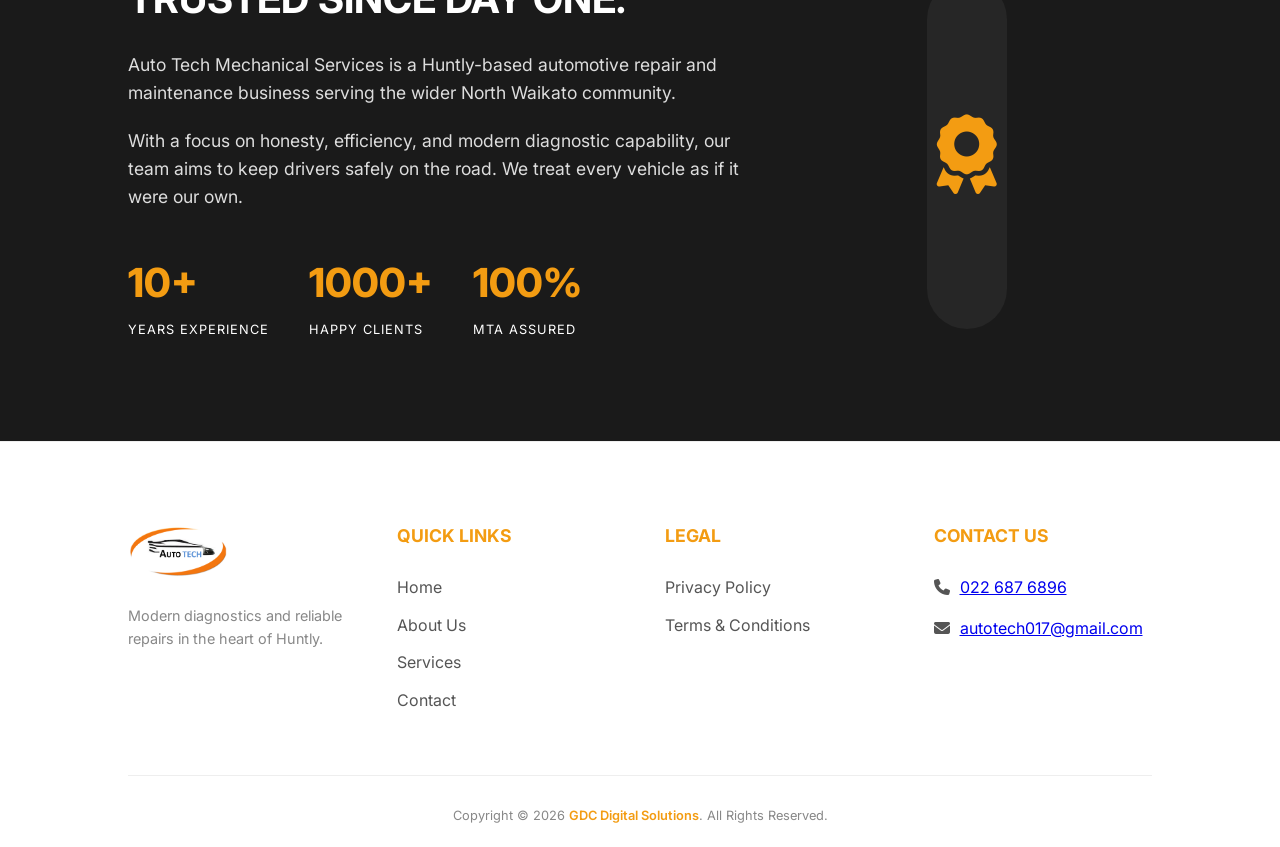
==== commit e5f5973d: "Update index.html" ====
--- a/index.html
+++ b/index.html
@@ -39,7 +39,7 @@
   </header>
 
   <section id="hero">
-    <h1><span>Auto Mechanic in Huntly, Waikato – Car Repair & Servicing You Can Trust</span></h1>
+    <h1>PRECISION ENGINE <span>CARE</span></h1>
     <p>Reliable, high-quality mechanical services for private vehicles, commercial operators, and local fleets in Huntly,
       Waikato and the North Waikato community.</p>
     <div class="hero-btns">
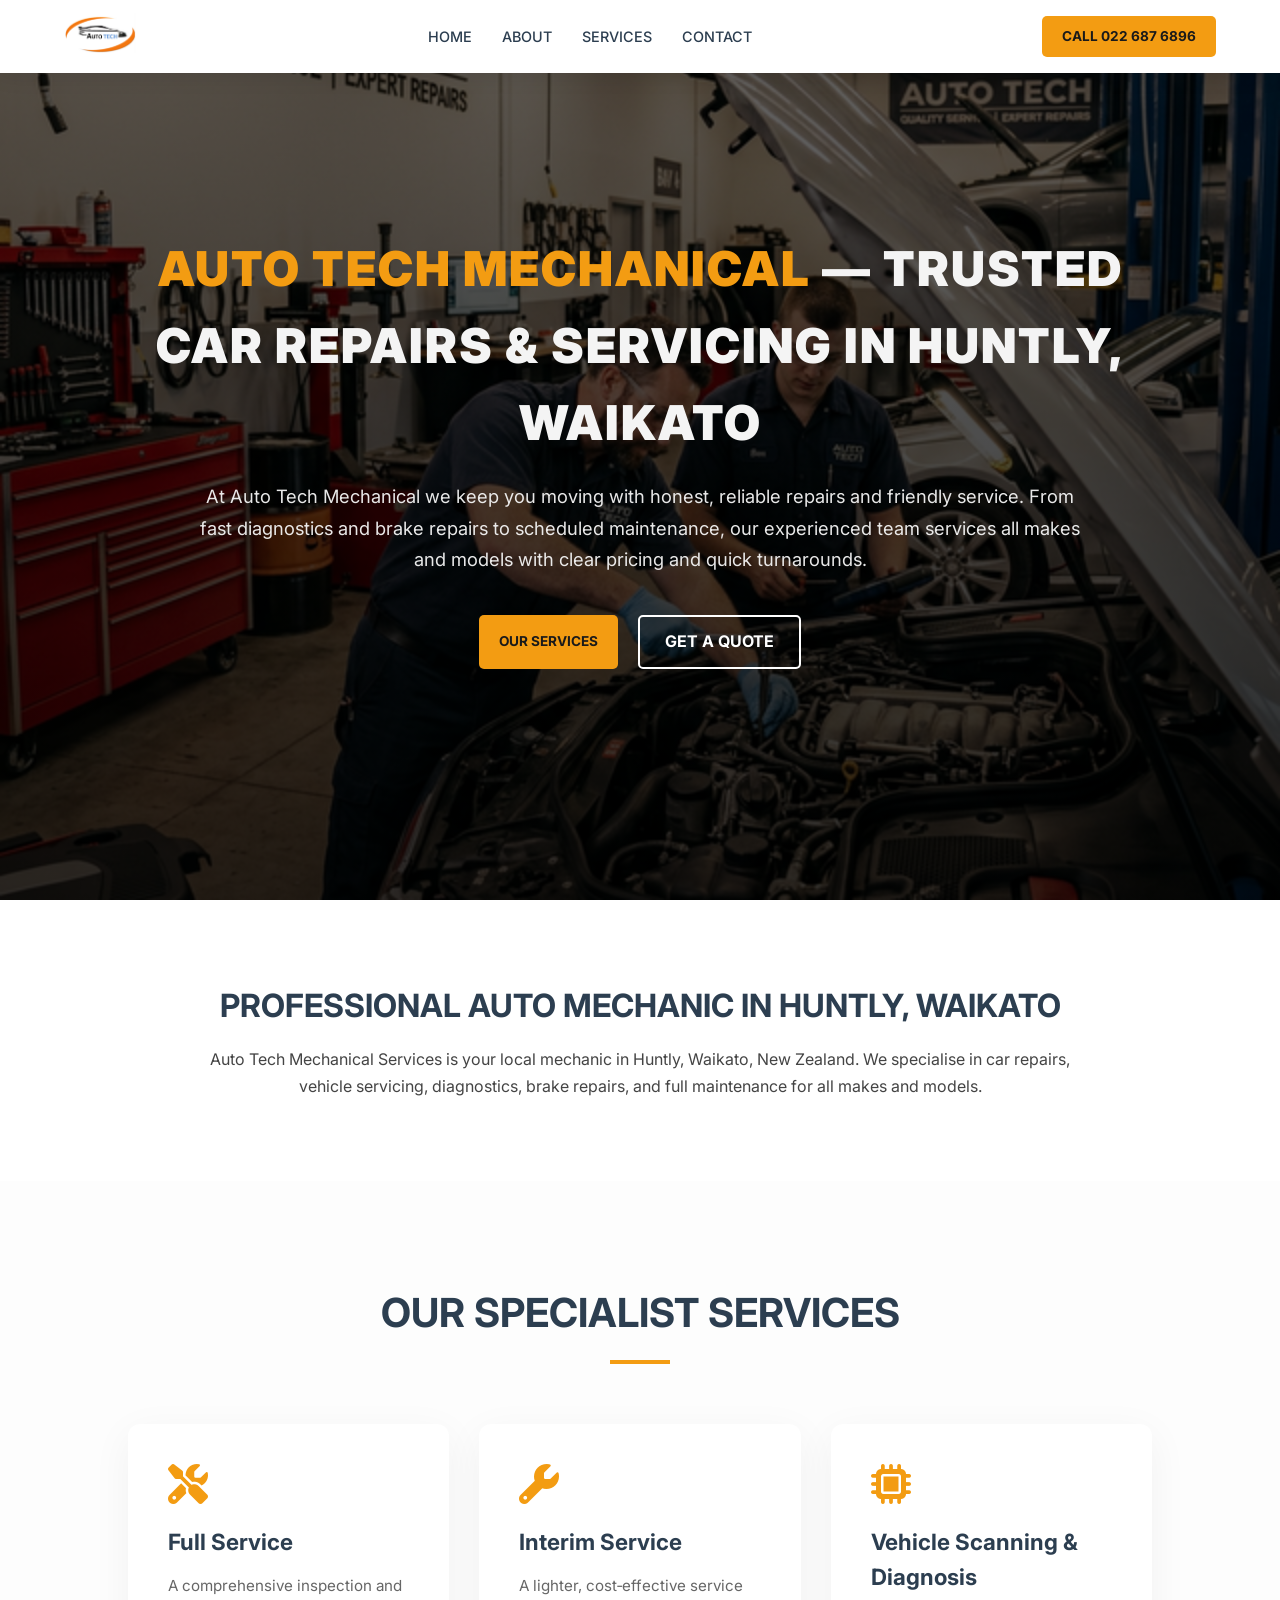
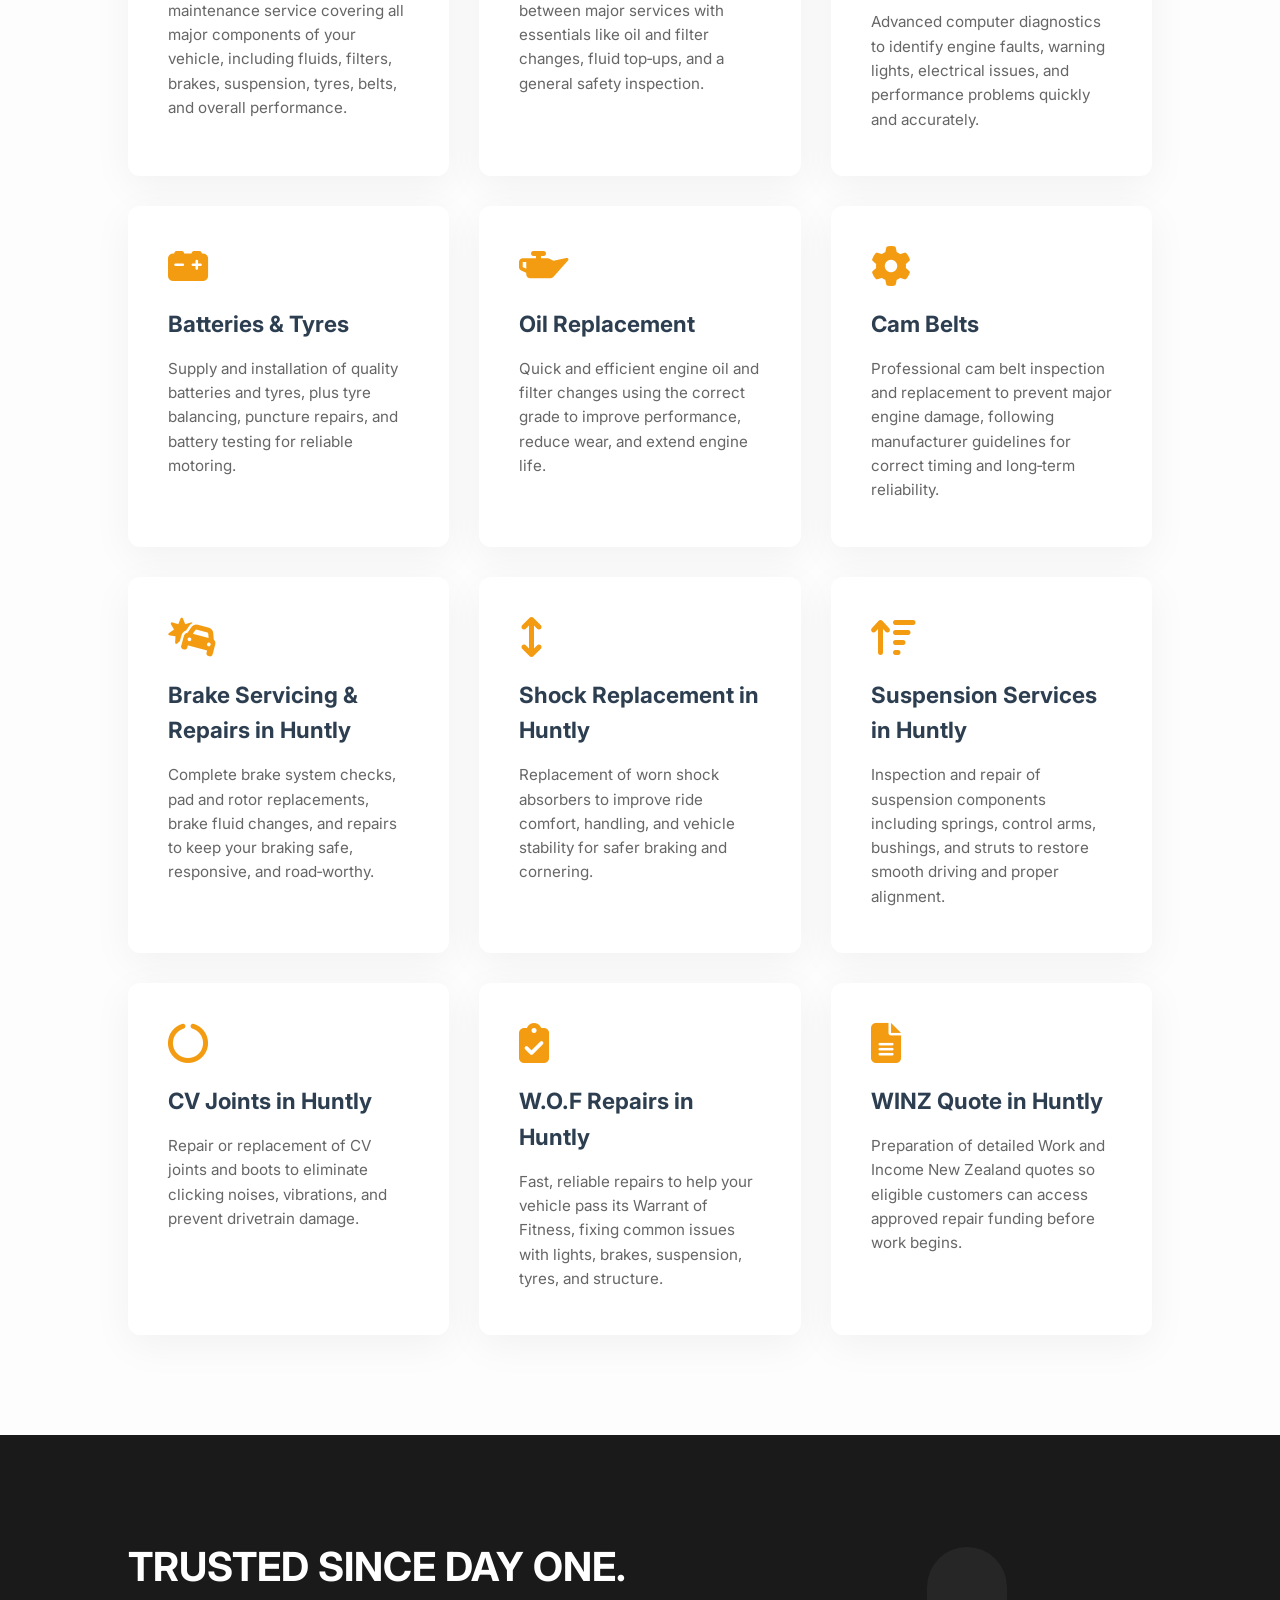
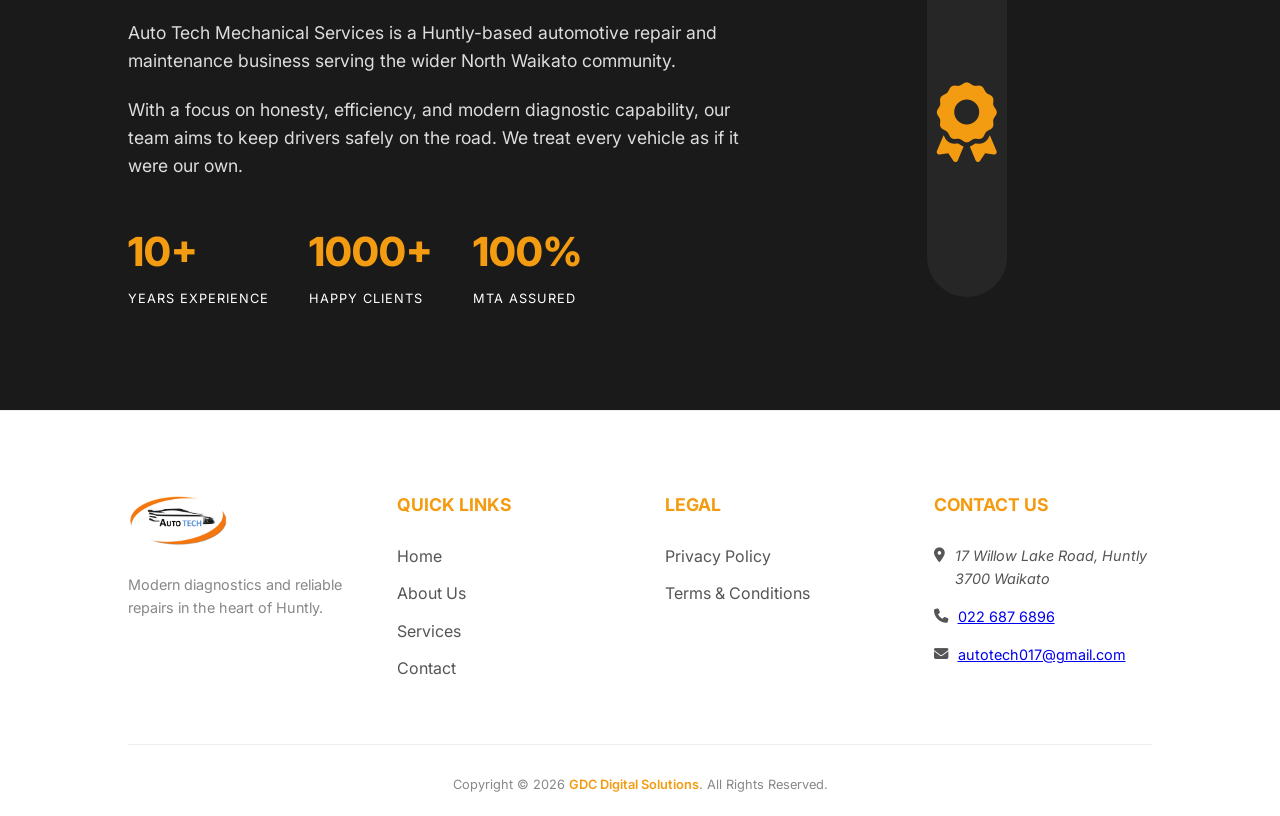
==== commit 1047b617: "updated code" ====
--- a/index.html
+++ b/index.html
@@ -4,18 +4,29 @@
   <head>
   <meta charset="UTF-8">
   <meta name="viewport" content="width=device-width, initial-scale=1.0">
-  <title>Auto Mechanic in Huntly | Car Repair & Service | Auto Tech Mechanical Services NZ</title>
-  <meta name="description"
-    content="Looking for a trusted auto mechanic in Huntly? Auto Tech Mechanical Services offers car repairs, servicing, diagnostics, and maintenance across Waikato. Book your service today.">
-  <link rel="icon" type="image/png" href="assets/img/logo.png">
-  <link rel="apple-touch-icon" href="assets/img/logo.png">
+  <title>Auto Mechanic in Huntly | Car Repair Waikato | Auto Tech Mechanical Services NZ</title>
+  <meta name="description" content="Looking for a trusted auto mechanic in Huntly? Auto Tech Mechanical Services provides car repairs, servicing, diagnostics, and maintenance across Waikato, New Zealand. Book today.">
   <link rel="stylesheet" href="assets/css/styles.css">
   <link rel="stylesheet" href="https://cdnjs.cloudflare.com/ajax/libs/font-awesome/6.4.0/css/all.min.css">
   <link href="https://fonts.googleapis.com/css2?family=Inter:wght@400;500;700;800;900&display=swap" rel="stylesheet">
-</head>
+  <script type="application/ld+json">
+  {
+    "@context": "https://schema.org",
+    "@type": "AutoRepair",
+    "name": "Auto Tech Mechanical Services",
+    "address": {
+      "@type": "PostalAddress",
+      "addressLocality": "Huntly",
+      "addressRegion": "Waikato",
+      "addressCountry": "NZ"
+    },
+    "telephone": "0226876896",
+    "url": "https://autotechmechanicalservices.co.nz"
+  }
+  </script>  
+  </head>
 
   <body>
-  <h1 class="visually-hidden">Trusted Auto Mechanic in Huntly for Car Repair & Servicing</h1>
   <header>
     <div class="logo">
       <a href="index.html#hero">
@@ -39,12 +50,24 @@
   </header>
 
   <section id="hero">
-    <h1>PRECISION ENGINE <span>CARE</span></h1>
-    <p>Reliable, high-quality mechanical services for private vehicles, commercial operators, and local fleets in Huntly,
-      Waikato and the North Waikato community.</p>
+    <h1><span class="brand-yellow">Auto Tech Mechanical</span> — Trusted Car Repairs & Servicing in Huntly, Waikato</h1>
+    <p>
+      At Auto Tech Mechanical we keep you moving with honest, reliable repairs and friendly service. From fast diagnostics
+      and brake repairs to scheduled maintenance, our experienced team services all makes and models with clear pricing
+      and quick turnarounds.
+    </p>
     <div class="hero-btns">
       <a href="pages/services.html" class="cta-button">Our Services</a>
       <a href="pages/contact.html" class="secondary-btn">Get A Quote</a>
+  </section>
+
+  <section class="page-intro">
+    <h2>Professional Auto Mechanic in Huntly, Waikato</h2>
+    <p>
+      Auto Tech Mechanical Services is your local mechanic in Huntly, Waikato, New Zealand.
+      We specialise in car repairs, vehicle servicing, diagnostics, brake repairs, and full maintenance for all makes and
+      models.
+    </p>
   </section>
 
   <section id="services">
@@ -91,93 +114,72 @@
       </div>
       <div class="service-card">
         <i class="fas fa-car-crash"></i>
-        <h3>Brake Servicing &amp; Repairs</h3>
+        <h3>Brake Servicing & Repairs in Huntly</h3>
         <p>Complete brake system checks, pad and rotor replacements, brake fluid changes, and repairs to keep your
           braking safe, responsive, and road‑worthy.</p>
       </div>
       <div class="service-card">
         <i class="fas fa-arrows-up-down"></i>
-        <h3>Shock Replacement</h3>
+        <h3>Shock Replacement in Huntly</h3>
         <p>Replacement of worn shock absorbers to improve ride comfort, handling, and vehicle stability for safer
           braking and cornering.</p>
       </div>
       <div class="service-card">
         <i class="fas fa-arrow-up-wide-short"></i>
-        <h3>Suspension</h3>
+        <h3>Suspension Services in Huntly</h3>
         <p>Inspection and repair of suspension components including springs, control arms, bushings, and struts to
           restore smooth driving and proper alignment.</p>
       </div>
       <div class="service-card">
         <i class="fas fa-circle-notch"></i>
-        <h3>CV Joints</h3>
+        <h3>CV Joints in Huntly</h3>
         <p>Repair or replacement of CV joints and boots to eliminate clicking noises, vibrations, and prevent
           drivetrain damage.</p>
       </div>
       <div class="service-card">
         <i class="fas fa-clipboard-check"></i>
-        <h3>W.O.F Repairs</h3>
+        <h3>W.O.F Repairs in Huntly</h3>
         <p>Fast, reliable repairs to help your vehicle pass its Warrant of Fitness, fixing common issues with lights,
           brakes, suspension, tyres, and structure.</p>
       </div>
       <div class="service-card">
         <i class="fas fa-file-alt"></i>
-        <h3>WINZ Quote</h3>
+        <h3>WINZ Quote in Huntly</h3>
         <p>Preparation of detailed Work and Income New Zealand quotes so eligible customers can access approved repair
           funding before work begins.</p>
       </div>
     </div>
-    <div class="mobile-callout-section" id="mobile-callout">
-      <div class="mobile-callout-inner">
-        <div class="mobile-callout-icon" aria-hidden="true">
-          <i class="fas fa-truck"></i>
-        </div>
-        <h3>Mobile Call Out and After-Hours Services</h3>
-        <p>We bring the workshop to you! If you can&apos;t make it to us, our mobile units are available for roadside
-          assistance, home repairs, and workplace servicing throughout the greater Waikato area.</p>
-      </div>
-    </div>
-  </section>
-
-  <section id="about" class="section section-alt index-about-section"
-    style="display: flex; align-items: center; justify-content: space-between; gap: 40px; padding: 100px 10%; background: #1a1a1a;">
-    <div class="about-copy index-about-copy" style="max-width: 60%;">
-      <h2 class="about-heading" style="font-size: 2.5rem; text-transform: uppercase; color: #fff; margin-bottom: 20px;">
-        TRUSTED SINCE DAY ONE.</h2>
-      <p class="about-intro" style="font-size: 1.1rem; color: #ddd; margin-bottom: 20px;">
+  </section>
+
+  <section id="about" class="section section-alt index-about-section">
+    <div class="about-copy index-about-copy">
+      <h2 class="about-heading">TRUSTED SINCE DAY ONE.</h2>
+      <p class="about-intro">
         Auto Tech Mechanical Services is a Huntly-based automotive repair and maintenance
         business serving the wider North Waikato community.
       </p>
-      <p style="font-size: 1.1rem; color: #ddd; margin-bottom: 20px;">
+      <p>
         With a focus on honesty, efficiency, and modern diagnostic capability, our team aims to keep
         drivers safely on the road. We treat every vehicle as if it were our own.
       </p>
-      <div class="about-stats" style="display: flex; gap: 40px; margin-top: 40px;">
-        <div class="about-stat" style="display: flex; flex-direction: column;">
-          <span class="about-stat-value stat-number" style="font-size: 2.5rem; font-weight: 800; color: #f39c12;"
-            data-target="10" data-suffix="+">10+</span>
-          <span class="about-stat-label"
-            style="font-size: 0.8rem; text-transform: uppercase; color: #fff; letter-spacing: 1px; margin-top: 5px;">YEARS EXPERIENCE</span>
-        </div>
-        <div class="about-stat" style="display: flex; flex-direction: column;">
-          <span class="about-stat-value stat-number" style="font-size: 2.5rem; font-weight: 800; color: #f39c12;"
-            data-target="1000" data-suffix="+">1000+</span>
-          <span class="about-stat-label"
-            style="font-size: 0.8rem; text-transform: uppercase; color: #fff; letter-spacing: 1px; margin-top: 5px;">Happy
-            Clients</span>
-        </div>
-        <div class="about-stat" style="display: flex; flex-direction: column;">
-          <span class="about-stat-value stat-number" style="font-size: 2.5rem; font-weight: 800; color: #f39c12;"
-            data-target="100" data-suffix="%">100%</span>
-          <span class="about-stat-label"
-            style="font-size: 0.8rem; text-transform: uppercase; color: #fff; letter-spacing: 1px; margin-top: 5px;">MTA
-            Assured</span>
-        </div>
-      </div>
-    </div>
-    <div class="about-badge index-about-badge" style="flex: 1; display: flex; justify-content: center;">
-      <div class="about-badge-track"
-        style="width: 80px; height: 350px; background: rgba(255, 255, 255, 0.05); border-radius: 40px; display: flex; align-items: center; justify-content: center;">
-        <i class="fas fa-award" style="color: #f39c12; font-size: 5rem;"></i>
+      <div class="about-stats">
+        <div class="about-stat">
+          <span class="about-stat-value stat-number" data-target="10" data-suffix="+">10+</span>
+          <span class="about-stat-label">YEARS EXPERIENCE</span>
+        </div>
+        <div class="about-stat">
+          <span class="about-stat-value stat-number" data-target="1000" data-suffix="+">1000+</span>
+          <span class="about-stat-label">HAPPY CLIENTS</span>
+        </div>
+        <div class="about-stat">
+          <span class="about-stat-value stat-number" data-target="100" data-suffix="%">100%</span>
+          <span class="about-stat-label">MTA ASSURED</span>
+        </div>
+      </div>
+    </div>
+    <div class="about-badge index-about-badge">
+      <div class="about-badge-track">
+        <i class="fas fa-award about-badge-icon"></i>
       </div>
     </div>
   </section>
@@ -211,6 +213,7 @@
       </div>
       <div class="footer-col contact-info">
         <h4>Contact Us</h4>
+        <p><i class="fas fa-map-marker-alt"></i><span class="footer-address-text"><em>17 Willow Lake Road, Huntly</em><br><em>3700 Waikato</em></span></p>
         <p><i class="fas fa-phone"></i> <a href="tel:0226876896">022 687 6896</a></p>
         <p><i class="fas fa-envelope"></i> <a href="mailto:autotech017@gmail.com">autotech017@gmail.com</a></p>
       </div>
@@ -223,4 +226,4 @@
   <script src="assets/js/script.js"></script>
 </body>
 
-</html>
+</html>
--- a/assets/css/styles.css
+++ b/assets/css/styles.css
@@ -149,27 +149,54 @@
 }
 
 #hero h1 {
-    font-size: 4rem;
+    font-size: 3rem;
     margin-bottom: 20px;
     font-weight: 900;
     text-transform: uppercase;
-    letter-spacing: -2px;
+    letter-spacing: 2px;
+    max-width: 1100px;
+    margin-left: auto;
+    margin-right: auto;
 }
 
 #hero h1 span {
     color: var(--primary-color);
 }
 
+/* Brand yellow for highlighted words */
+.brand-yellow {
+    color: #ffd100;
+}
+
 #hero p {
-    font-size: 1.2rem;
-    max-width: 700px;
-    margin-bottom: 40px;
-    opacity: 0.9;
+    font-size: 1.15rem;
+    max-width: 900px;
+    margin: 0 auto 40px;
+    opacity: 0.95;
+    line-height: 1.7;
 }
 
 .hero-btns {
     display: flex;
     gap: 20px;
+}
+
+/* Keep section headers aligned with hero content */
+.section-header {
+    max-width: 1100px;
+    margin: 0 auto 60px;
+    text-align: center;
+}
+
+/* Responsive adjustments */
+@media (max-width: 900px) {
+    #hero h1 { font-size: 2.2rem; padding: 0 20px; }
+    #hero p { max-width: 720px; padding: 0 20px; }
+}
+
+@media (max-width: 520px) {
+    #hero h1 { font-size: 1.6rem; letter-spacing: 1px; }
+    #hero p { font-size: 1rem; max-width: 420px; }
 }
 
 .secondary-btn {
@@ -252,72 +279,6 @@
     font-size: 0.95rem;
 }
 
-.mobile-callout-section {
-    max-width: 1000px;
-    margin: 48px auto 0;
-}
-
-.mobile-callout-inner {
-    background: white;
-    padding: 40px;
-    border-radius: 12px;
-    box-shadow: 0 10px 40px rgba(0, 0, 0, 0.05);
-    border-left: 5px solid var(--primary-color);
-}
-
-.mobile-callout-icon {
-    width: 100px;
-    height: 100px;
-    background: rgba(243, 156, 18, 0.1);
-    border-radius: 50%;
-    display: flex;
-    align-items: center;
-    justify-content: center;
-    margin-bottom: 20px;
-}
-
-.mobile-callout-icon i {
-    font-size: 2.5rem;
-    color: var(--primary-color);
-}
-
-.mobile-callout-inner h3 {
-    font-size: 1.5rem;
-    color: var(--secondary-color);
-    margin-bottom: 16px;
-    line-height: 1.3;
-}
-
-.mobile-callout-inner > p {
-    color: #666;
-    font-size: 1rem;
-    line-height: 1.65;
-    margin-bottom: 24px;
-}
-
-.mobile-callout-list {
-    list-style: none;
-    padding: 0;
-    margin: 0;
-}
-
-.mobile-callout-list li {
-    padding: 16px 0;
-    border-bottom: 1px solid #eee;
-    color: #444;
-    line-height: 1.55;
-    font-size: 0.95rem;
-}
-
-.mobile-callout-list li:last-child {
-    border-bottom: none;
-    padding-bottom: 0;
-}
-
-.mobile-callout-list strong {
-    color: var(--secondary-color);
-}
-
 /* Premium Services Page Styles */
 .premium-services-page {
     position: relative;
@@ -433,6 +394,44 @@
     color: var(--primary-color);
     font-weight: 700;
 }
+
+/* Generic page intro section (used on homepage) */
+.page-intro {
+    padding: 80px 10%;
+    text-align: center;
+    background: transparent;
+}
+.page-intro h2 {
+    font-size: 2rem;
+    color: var(--secondary-color);
+    margin-bottom: 15px;
+    text-transform: uppercase;
+}
+.page-intro p { max-width: 900px; margin: 0 auto; color: #444; line-height: 1.7; }
+
+/* About section styles (moved from inline attributes) */
+.index-about-section {
+    display: flex;
+    align-items: center;
+    justify-content: space-between;
+    gap: 40px;
+    padding: 100px 10%;
+    background: #1a1a1a;
+    color: #fff;
+}
+.index-about-copy { max-width: 60%; }
+.about-heading { font-size: 2.5rem; text-transform: uppercase; color: #fff; margin-bottom: 20px; }
+.index-about-copy p { font-size: 1.1rem; color: #ddd; margin-bottom: 20px; }
+.about-stats { display: flex; gap: 40px; margin-top: 40px; }
+.about-stat { display: flex; flex-direction: column; }
+.about-stat-value { font-size: 2.5rem; font-weight: 800; color: var(--primary-color); }
+.about-stat-label { font-size: 0.8rem; text-transform: uppercase; color: #fff; letter-spacing: 1px; margin-top: 5px; }
+.index-about-badge { flex: 1; display: flex; justify-content: center; }
+.about-badge-track { width: 80px; height: 350px; background: rgba(255,255,255,0.05); border-radius: 40px; display: flex; align-items: center; justify-content: center; }
+.about-badge-icon { color: var(--primary-color); font-size: 5rem; }
+
+/* Footer tweaks moved from inline */
+.footer-col p { color: #888; font-size: 0.9rem; }
 
 .section-title {
     font-size: 3rem;
@@ -791,10 +790,6 @@
         padding: 80px 5%;
     }
 
-    .mobile-callout-inner {
-        padding: 28px 22px;
-    }
-
     .services-grid {
         gap: 25px;
     }
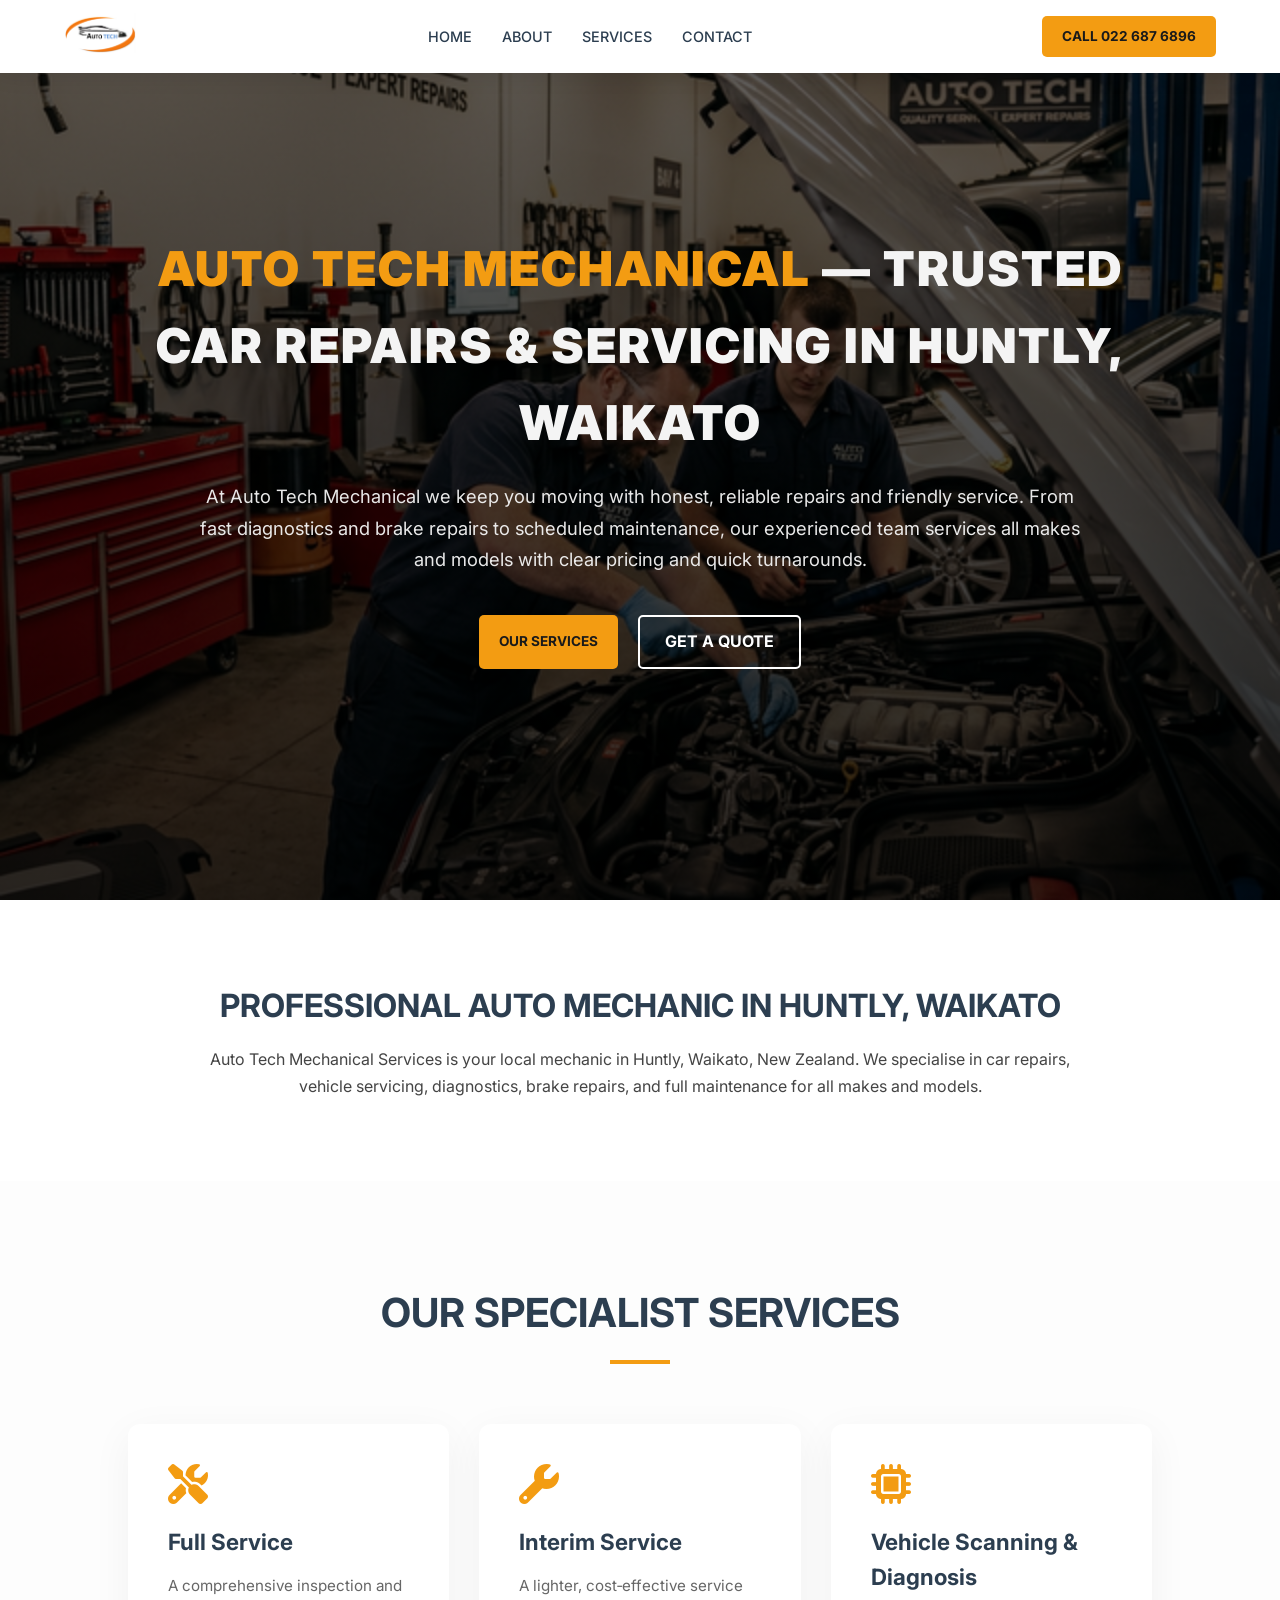
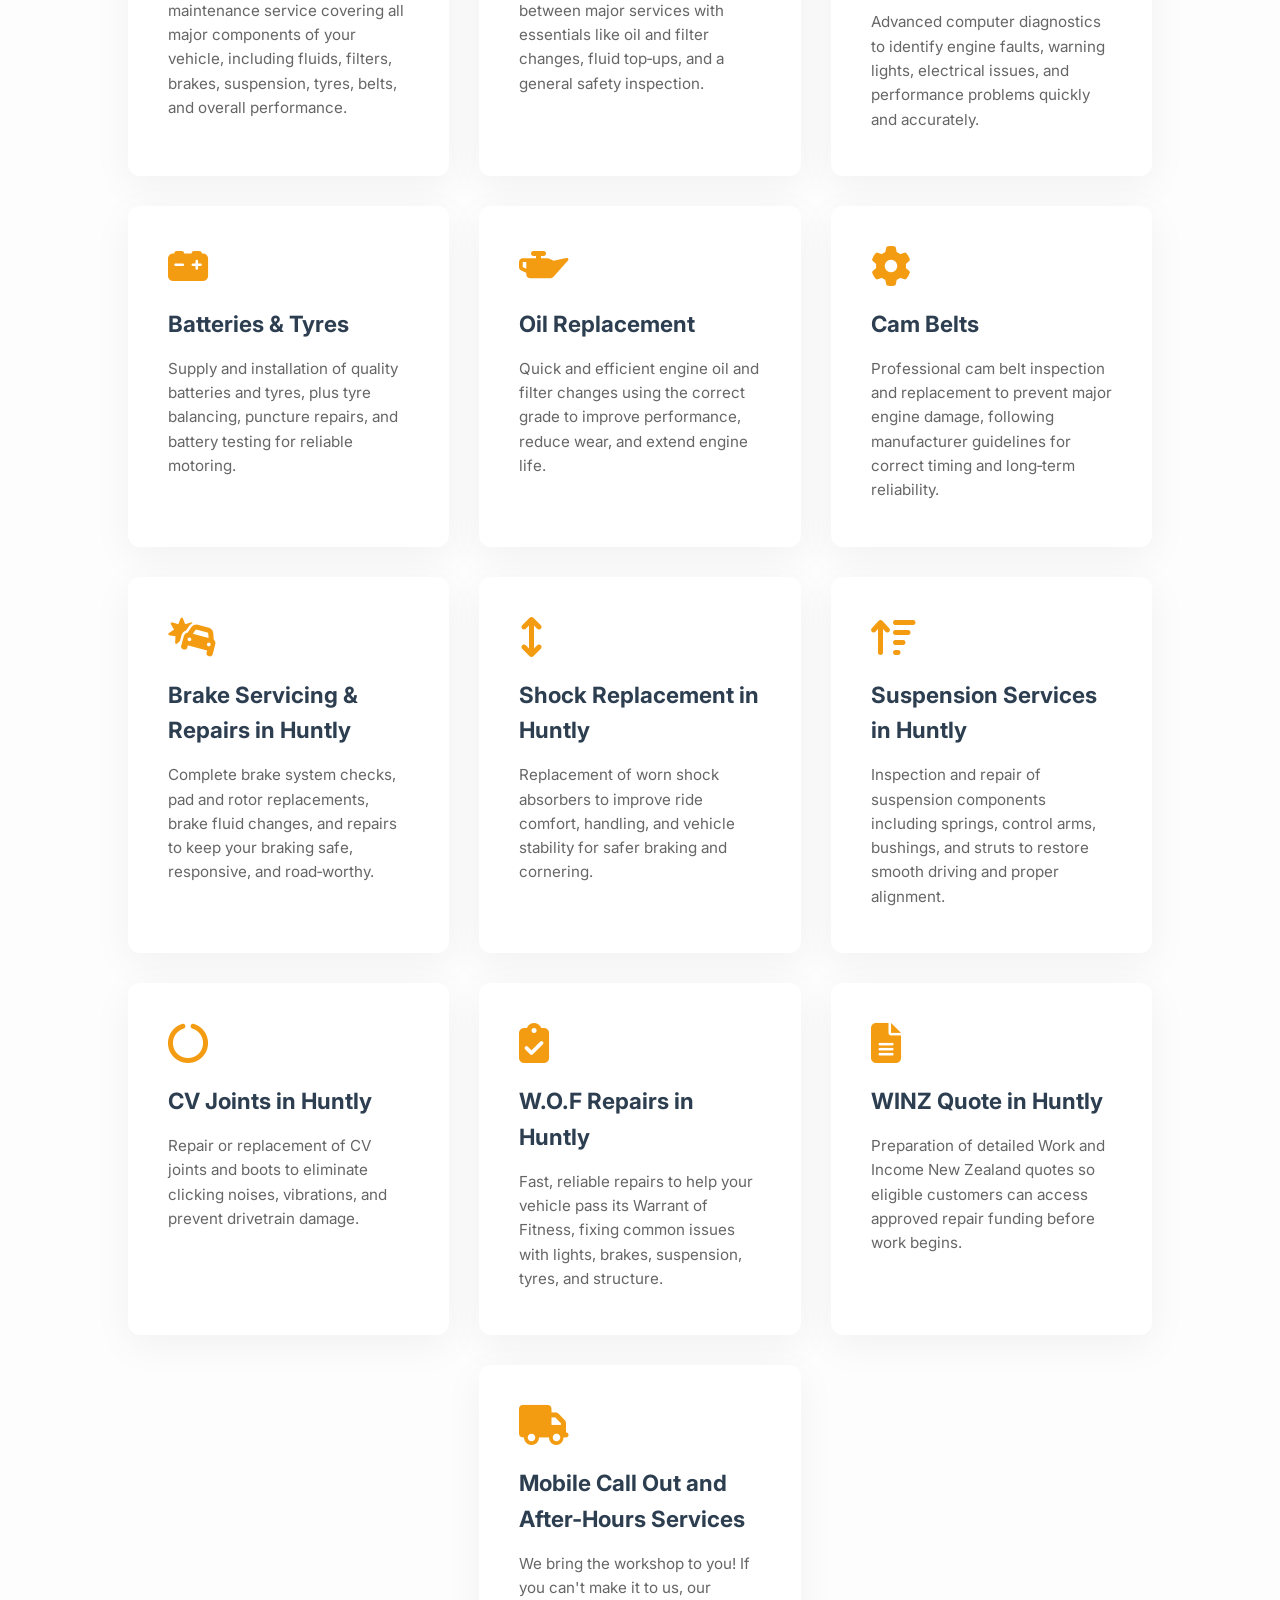
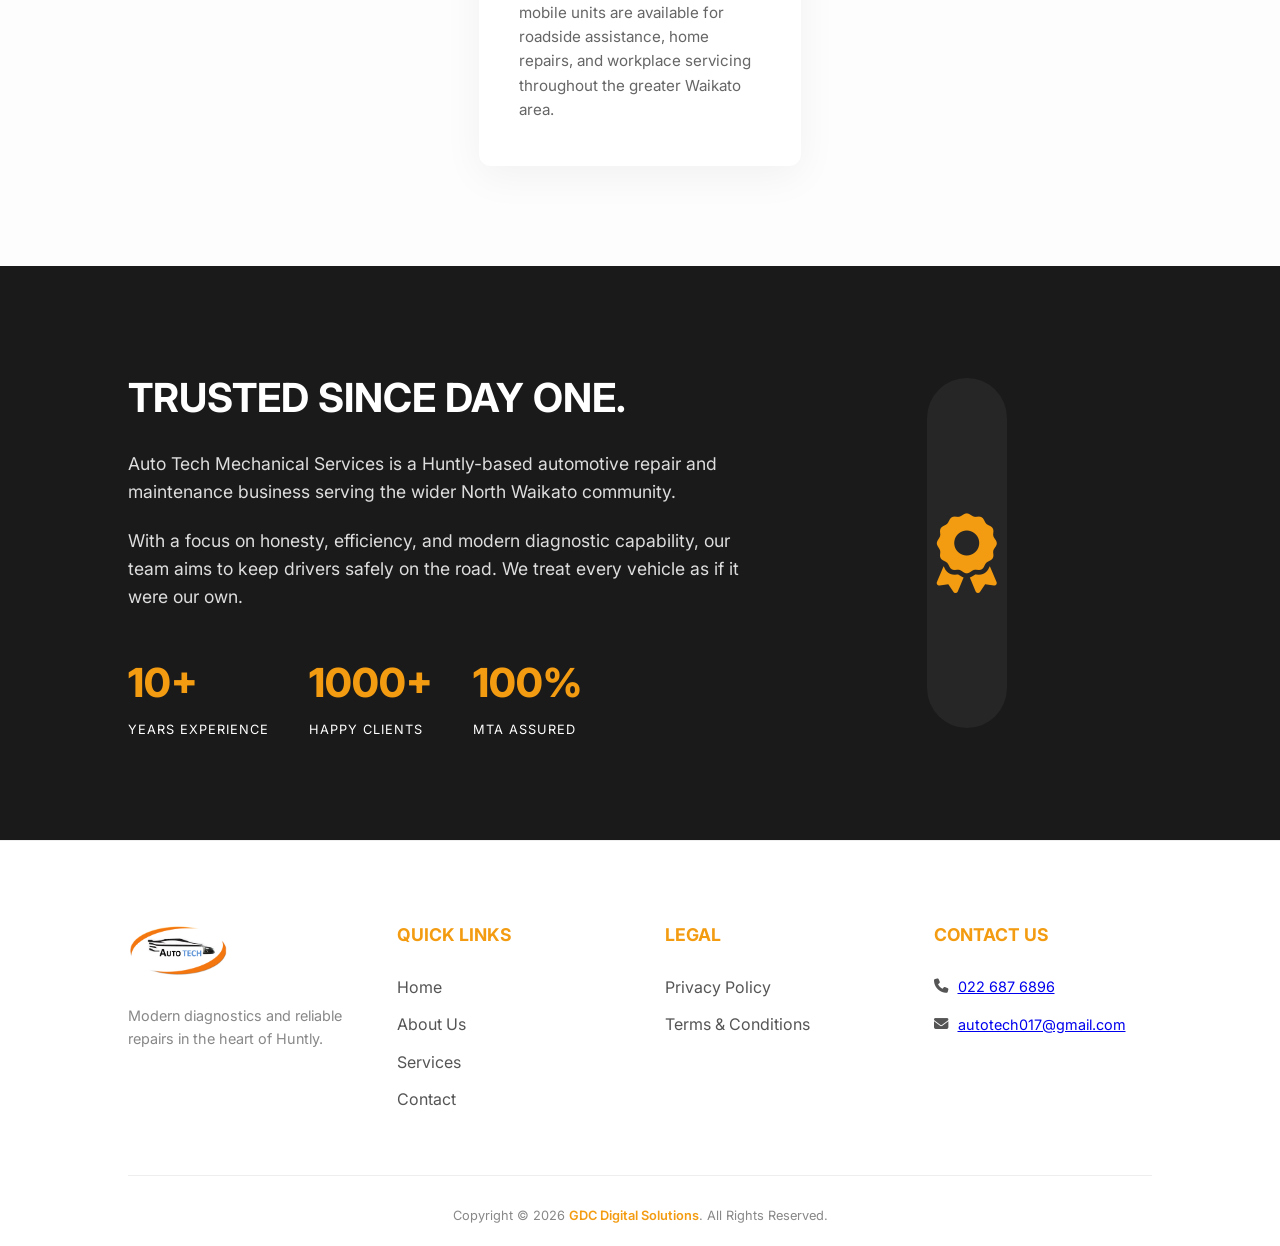
==== commit 48963434: "updated code" ====
--- a/index.html
+++ b/index.html
@@ -148,6 +148,13 @@
         <p>Preparation of detailed Work and Income New Zealand quotes so eligible customers can access approved repair
           funding before work begins.</p>
       </div>
+      <div class="service-card">
+        <i class="fas fa-truck"></i>
+        <h3>Mobile Call Out and After-Hours Services</h3>
+        <p>We bring the workshop to you! If you can't make it to us, our mobile units are available
+          for roadside assistance, home repairs, and workplace servicing throughout the greater Waikato area.
+        </p>
+      </div>
     </div>
   </section>
 
@@ -213,7 +220,7 @@
       </div>
       <div class="footer-col contact-info">
         <h4>Contact Us</h4>
-        <p><i class="fas fa-map-marker-alt"></i><span class="footer-address-text"><em>17 Willow Lake Road, Huntly</em><br><em>3700 Waikato</em></span></p>
+        <!-- <p><i cla  ss="fas fa-map-marker-alt"></i><span class="footer-address-text"><em>17 Willow Lake Road, Huntly</em><br><em>3700 Waikato</em></span></p> -->
         <p><i class="fas fa-phone"></i> <a href="tel:0226876896">022 687 6896</a></p>
         <p><i class="fas fa-envelope"></i> <a href="mailto:autotech017@gmail.com">autotech017@gmail.com</a></p>
       </div>
--- a/assets/css/styles.css
+++ b/assets/css/styles.css
@@ -279,6 +279,13 @@
     font-size: 0.95rem;
 }
 
+/* Center the last service card when it sits alone on the final row */
+@media (min-width: 960px) {
+    .services-grid .service-card:last-child {
+        grid-column: 2 / span 1;
+    }
+}
+
 /* Premium Services Page Styles */
 .premium-services-page {
     position: relative;
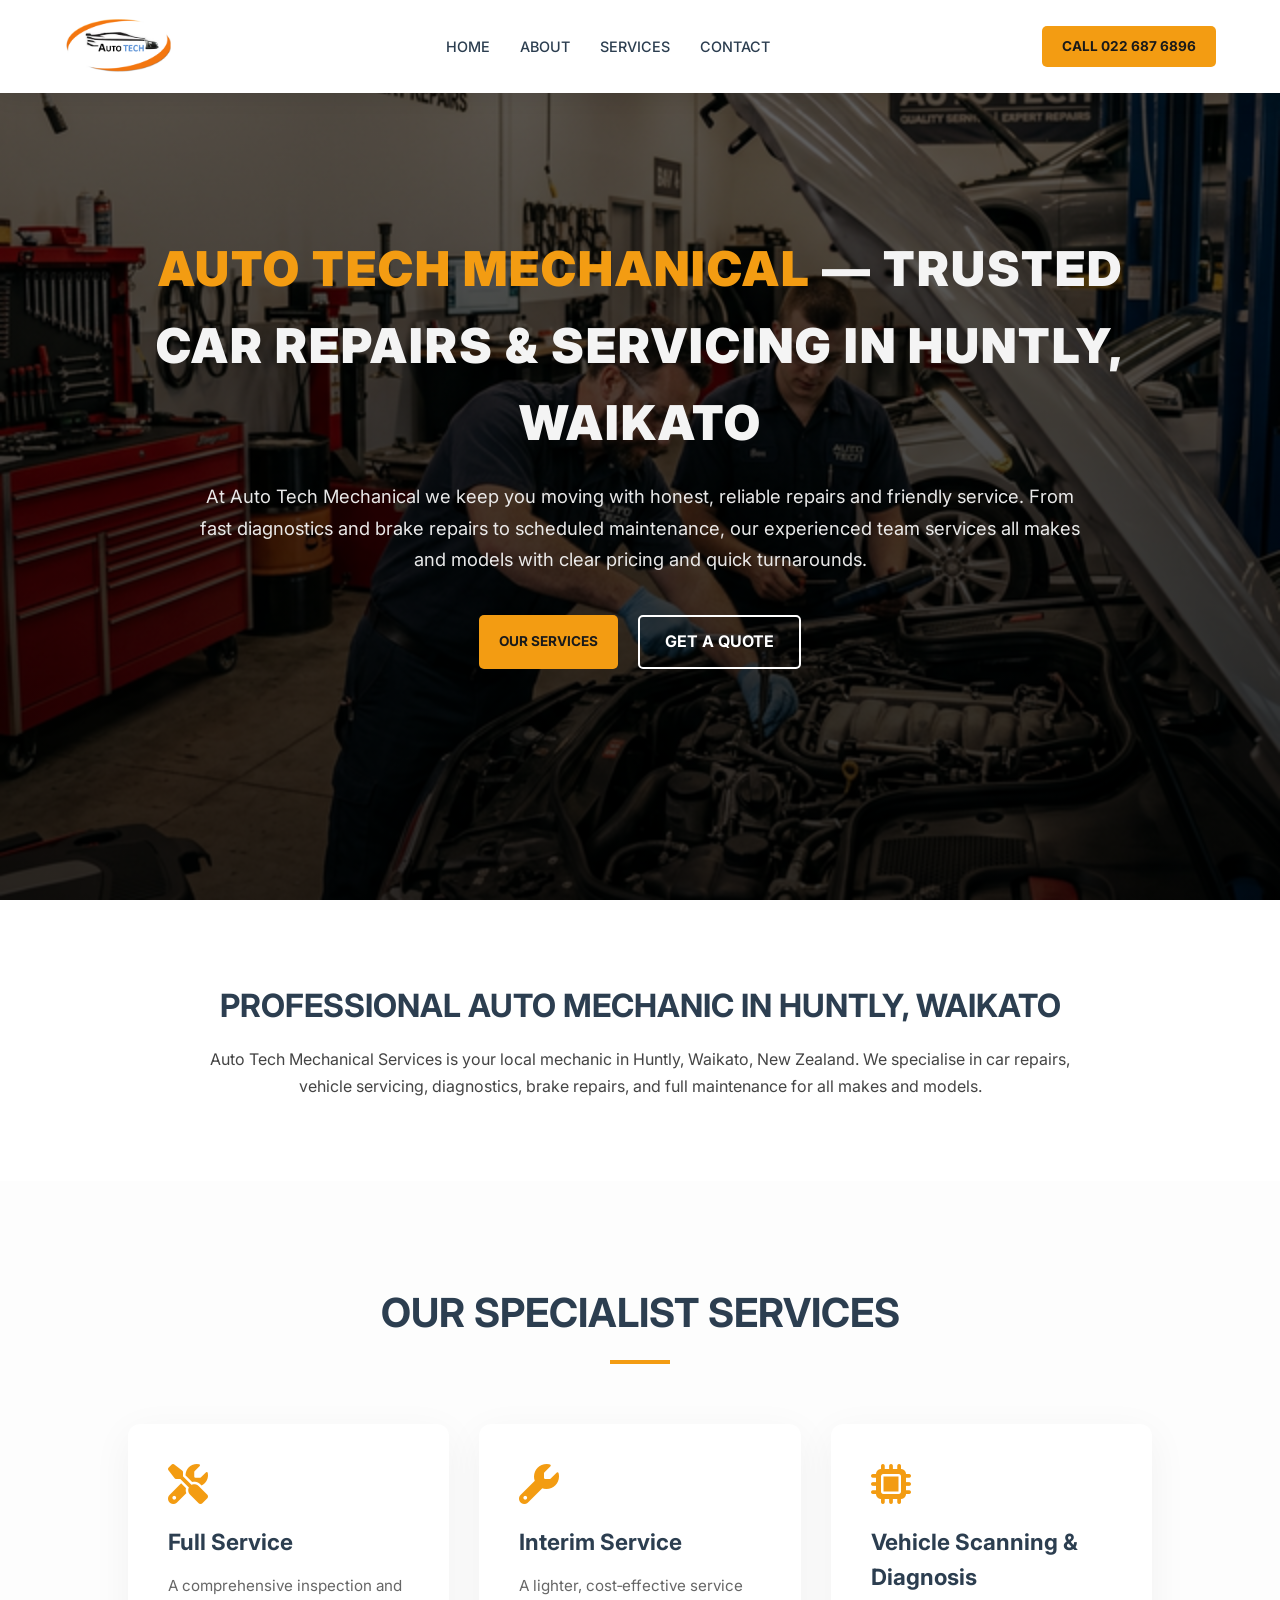
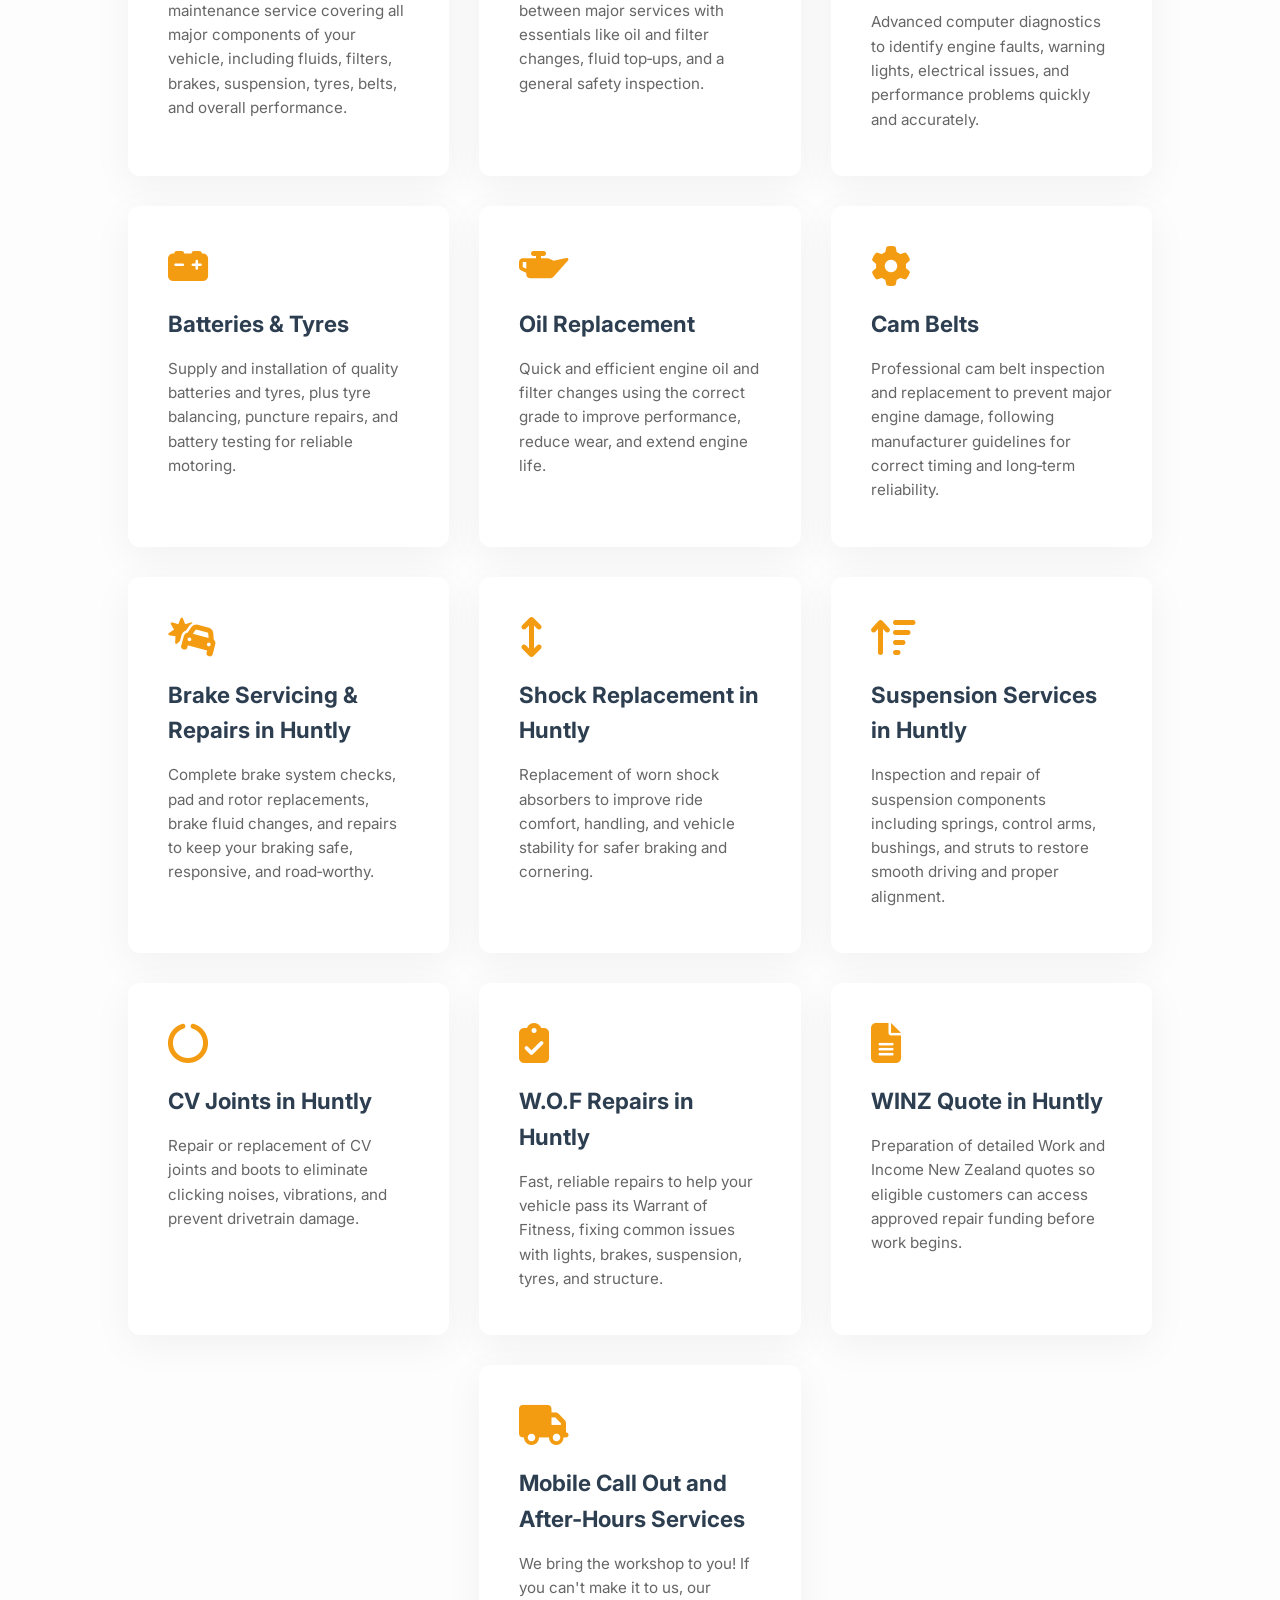
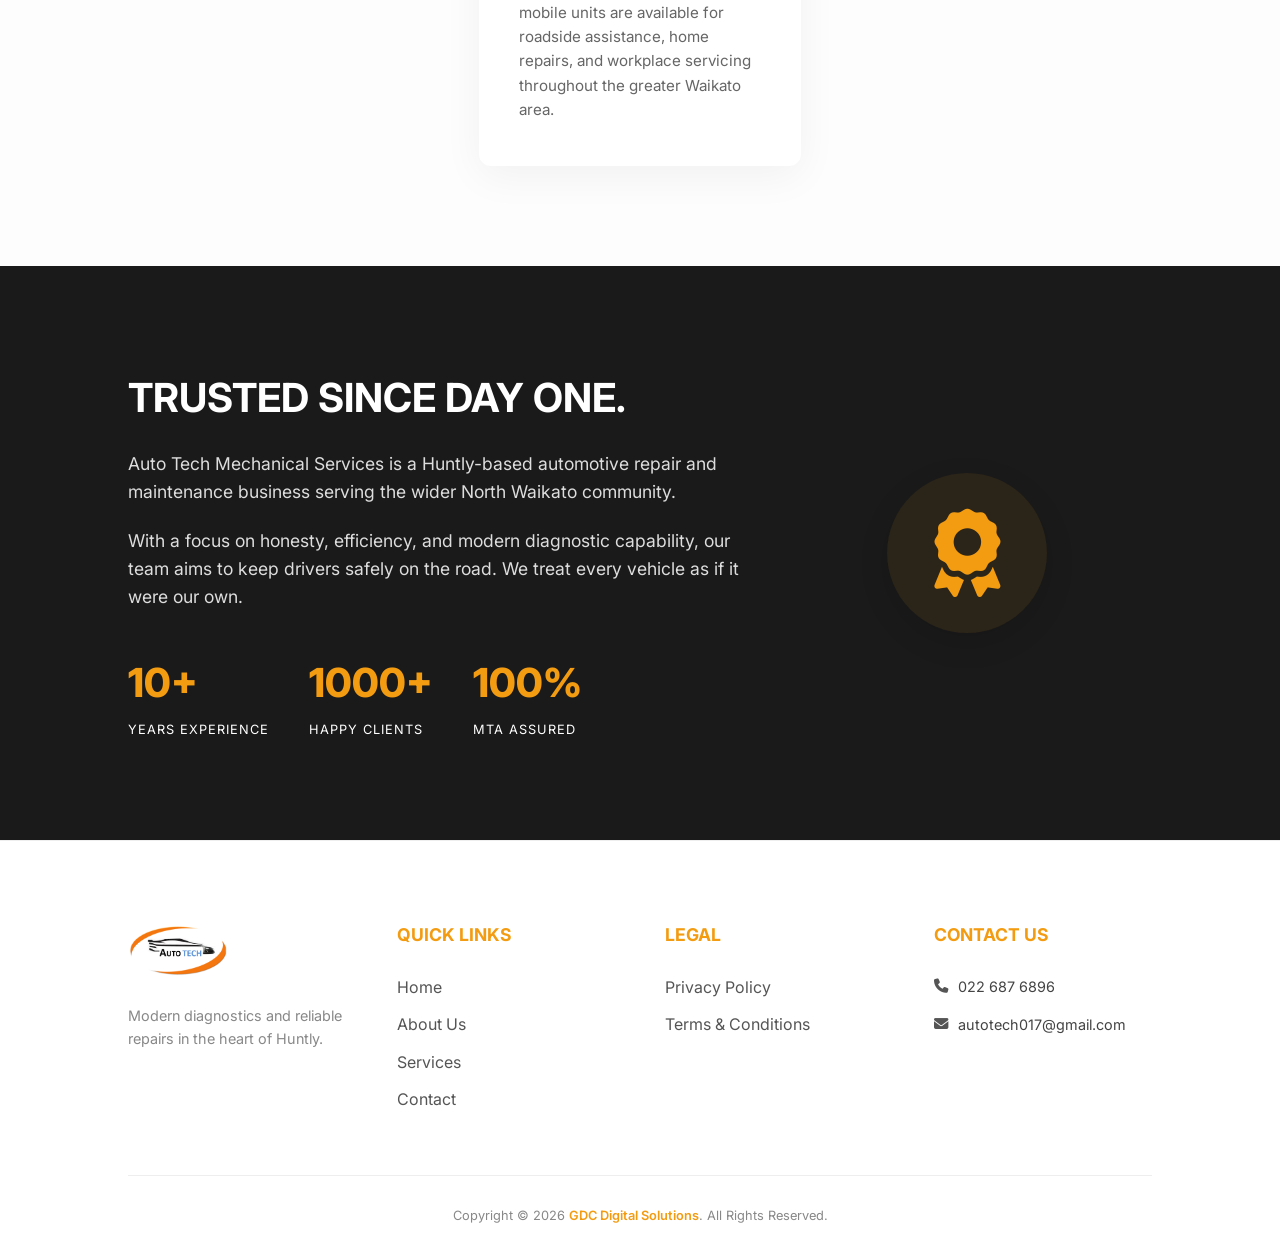
==== commit 8adab87c: "updated code" ====
--- a/index.html
+++ b/index.html
@@ -23,7 +23,8 @@
     "telephone": "0226876896",
     "url": "https://autotechmechanicalservices.co.nz"
   }
-  </script>  
+  </script> 
+  <link rel="icon" href="/favicon.ico" type="image/x-icon"> 
   </head>
 
   <body>
@@ -233,4 +234,4 @@
   <script src="assets/js/script.js"></script>
 </body>
 
-</html>+</html>
--- a/assets/css/styles.css
+++ b/assets/css/styles.css
@@ -101,8 +101,12 @@
 }
 
 .header-logo {
-    height: 40px;
+    height: 60px;
     width: auto;
+}
+
+@media (max-width: 520px) {
+    .header-logo { height: 44px; }
 }
 
 .footer-logo-container {
@@ -433,12 +437,42 @@
 .about-stat { display: flex; flex-direction: column; }
 .about-stat-value { font-size: 2.5rem; font-weight: 800; color: var(--primary-color); }
 .about-stat-label { font-size: 0.8rem; text-transform: uppercase; color: #fff; letter-spacing: 1px; margin-top: 5px; }
-.index-about-badge { flex: 1; display: flex; justify-content: center; }
-.about-badge-track { width: 80px; height: 350px; background: rgba(255,255,255,0.05); border-radius: 40px; display: flex; align-items: center; justify-content: center; }
-.about-badge-icon { color: var(--primary-color); font-size: 5rem; }
+.index-about-badge { flex: 1; display: flex; justify-content: center; align-items: center; }
+.about-badge-track {
+    width: 160px;
+    height: 160px;
+    background: rgba(243,156,18,0.08);
+    border-radius: 50%;
+    display: flex;
+    align-items: center;
+    justify-content: center;
+    box-shadow: 0 10px 30px rgba(0,0,0,0.12);
+}
+.about-badge-icon { color: var(--primary-color); font-size: 5.5rem; }
+
+@media (max-width: 900px) {
+    .about-badge-track { width: 110px; height: 110px; }
+    .about-badge-icon { font-size: 3rem; }
+}
+
+@media (max-width: 520px) {
+    .about-badge-icon { font-size: 2.4rem; }
+}
 
 /* Footer tweaks moved from inline */
 .footer-col p { color: #888; font-size: 0.9rem; }
+
+/* Footer link styles: remove underline and change hover color to brand yellow */
+.footer-col a {
+    color: #444;
+    text-decoration: none;
+    transition: var(--transition);
+}
+.footer-col a:hover,
+.footer-col a:focus {
+    color: #ffd100; /* brand yellow */
+    text-decoration: none;
+}
 
 .section-title {
     font-size: 3rem;
@@ -1235,4 +1269,4 @@
 /* Prevent horizontal scroll */
 html {
     overflow-x: hidden;
-}+}
